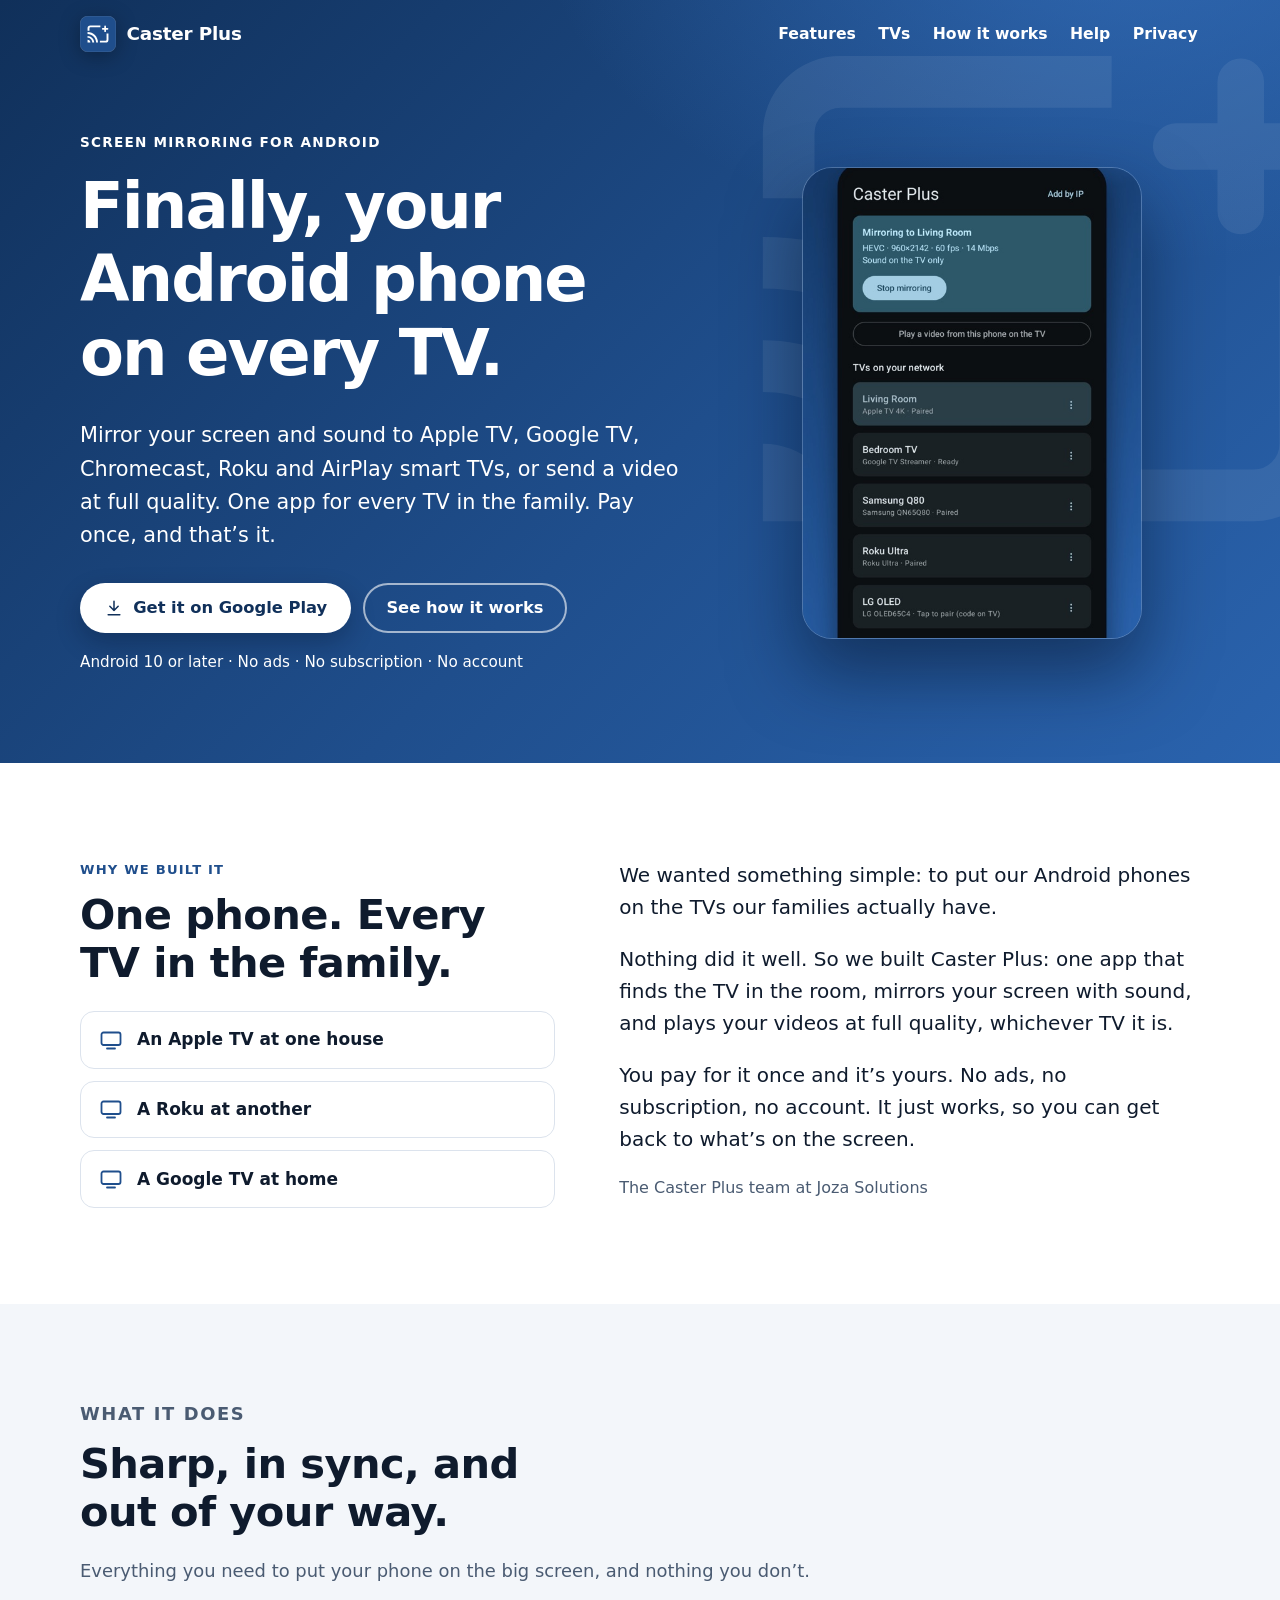
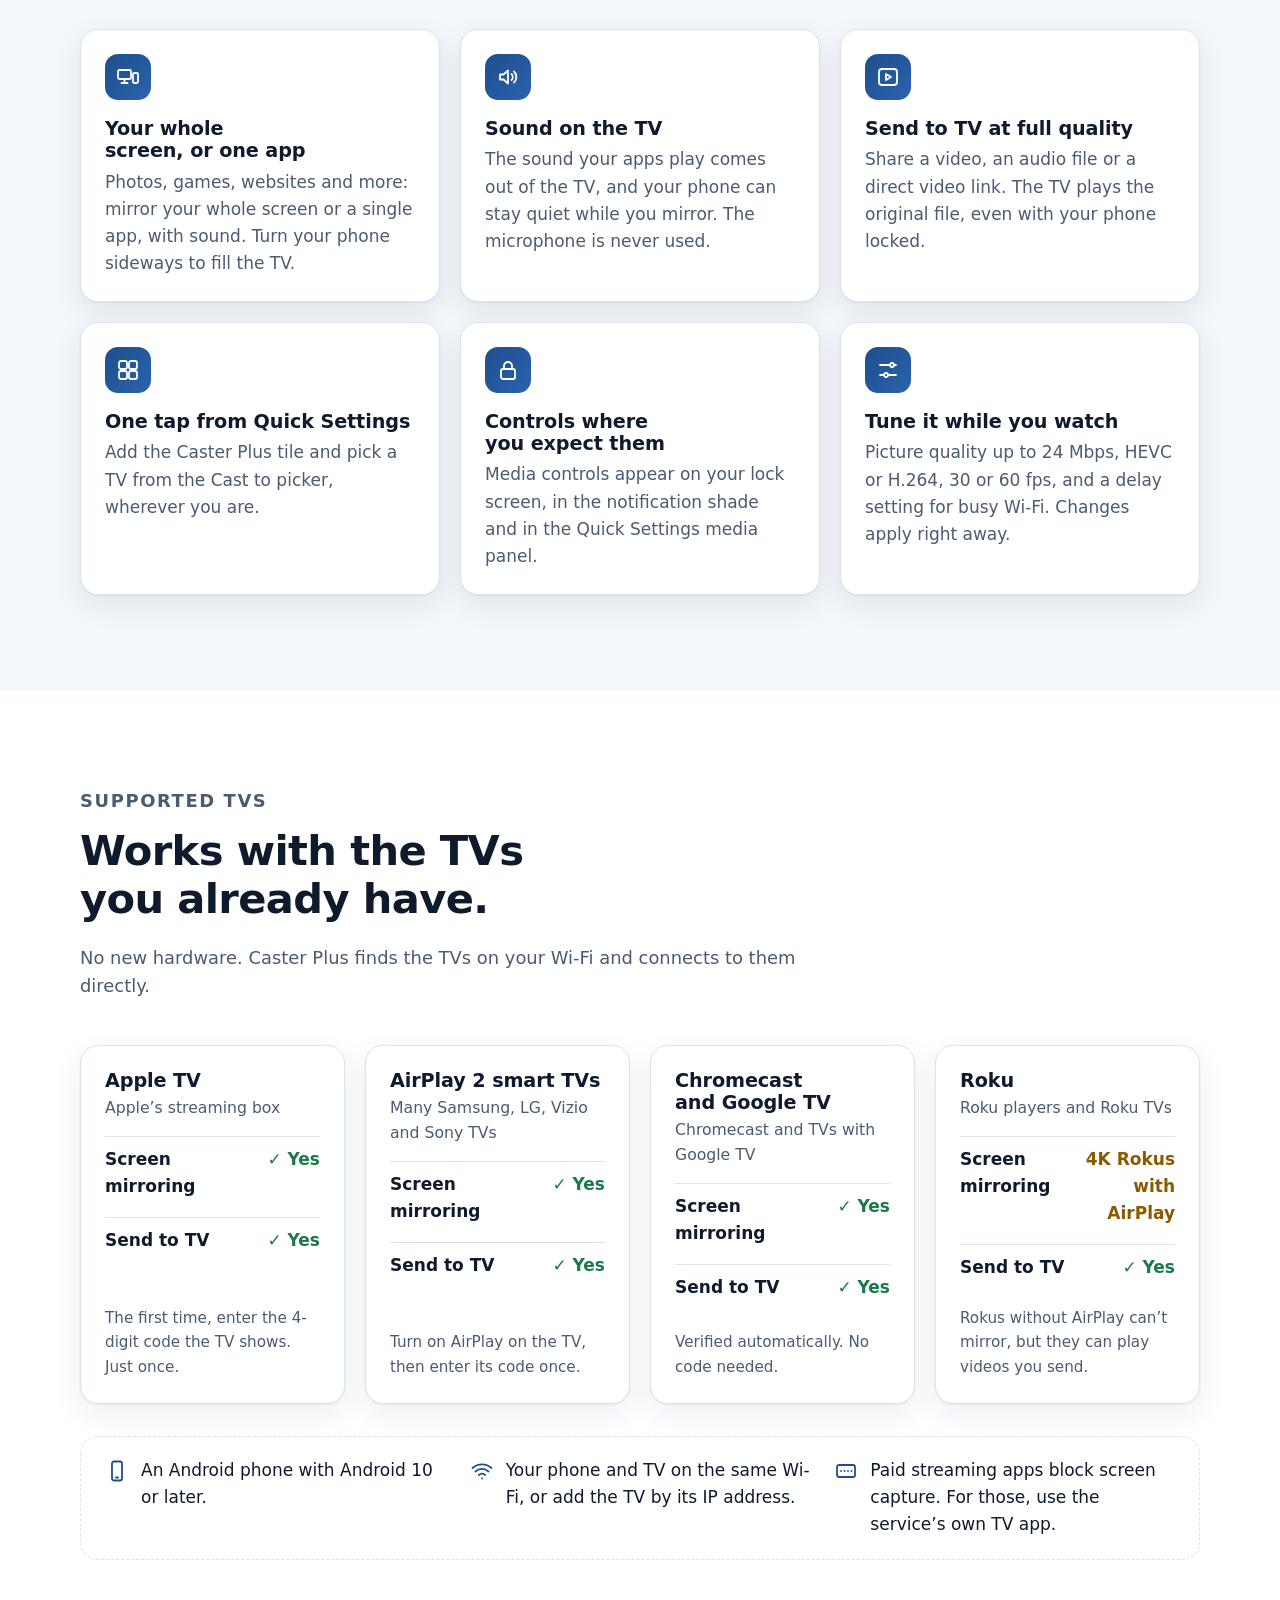
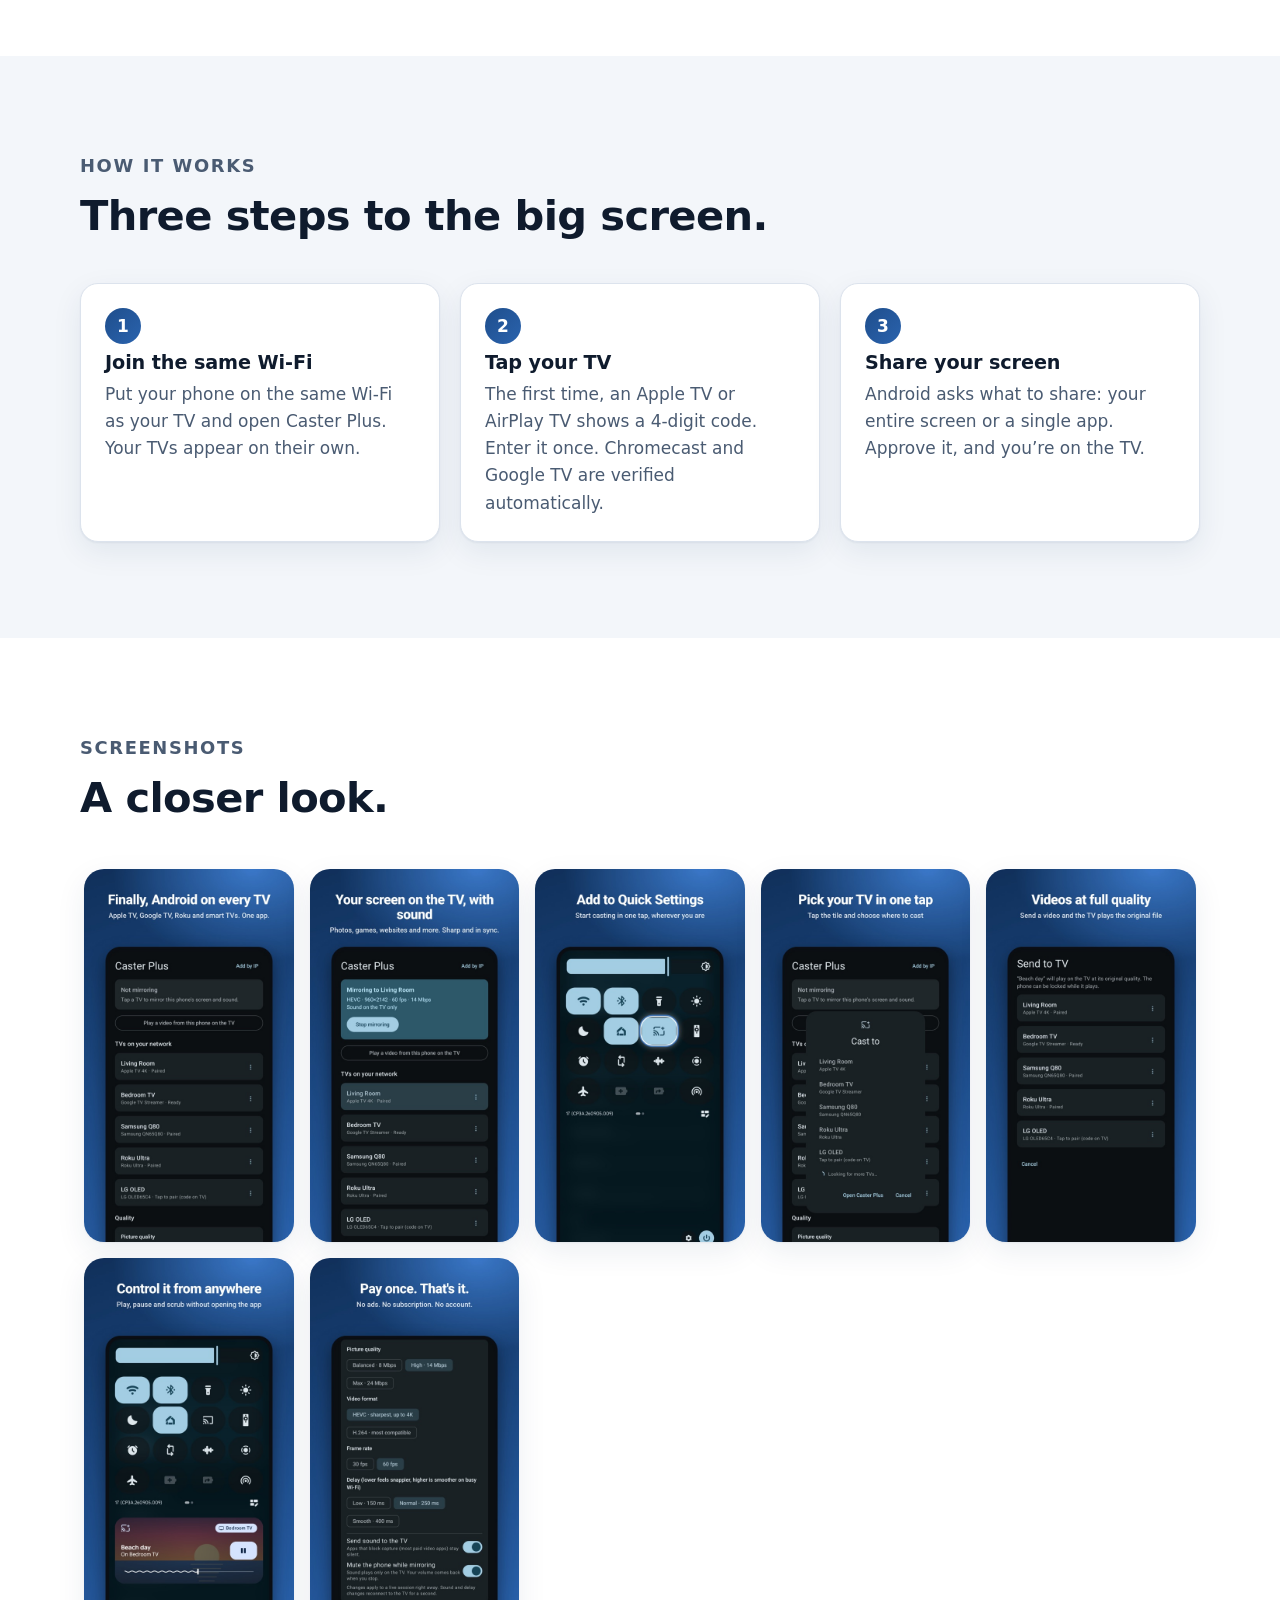
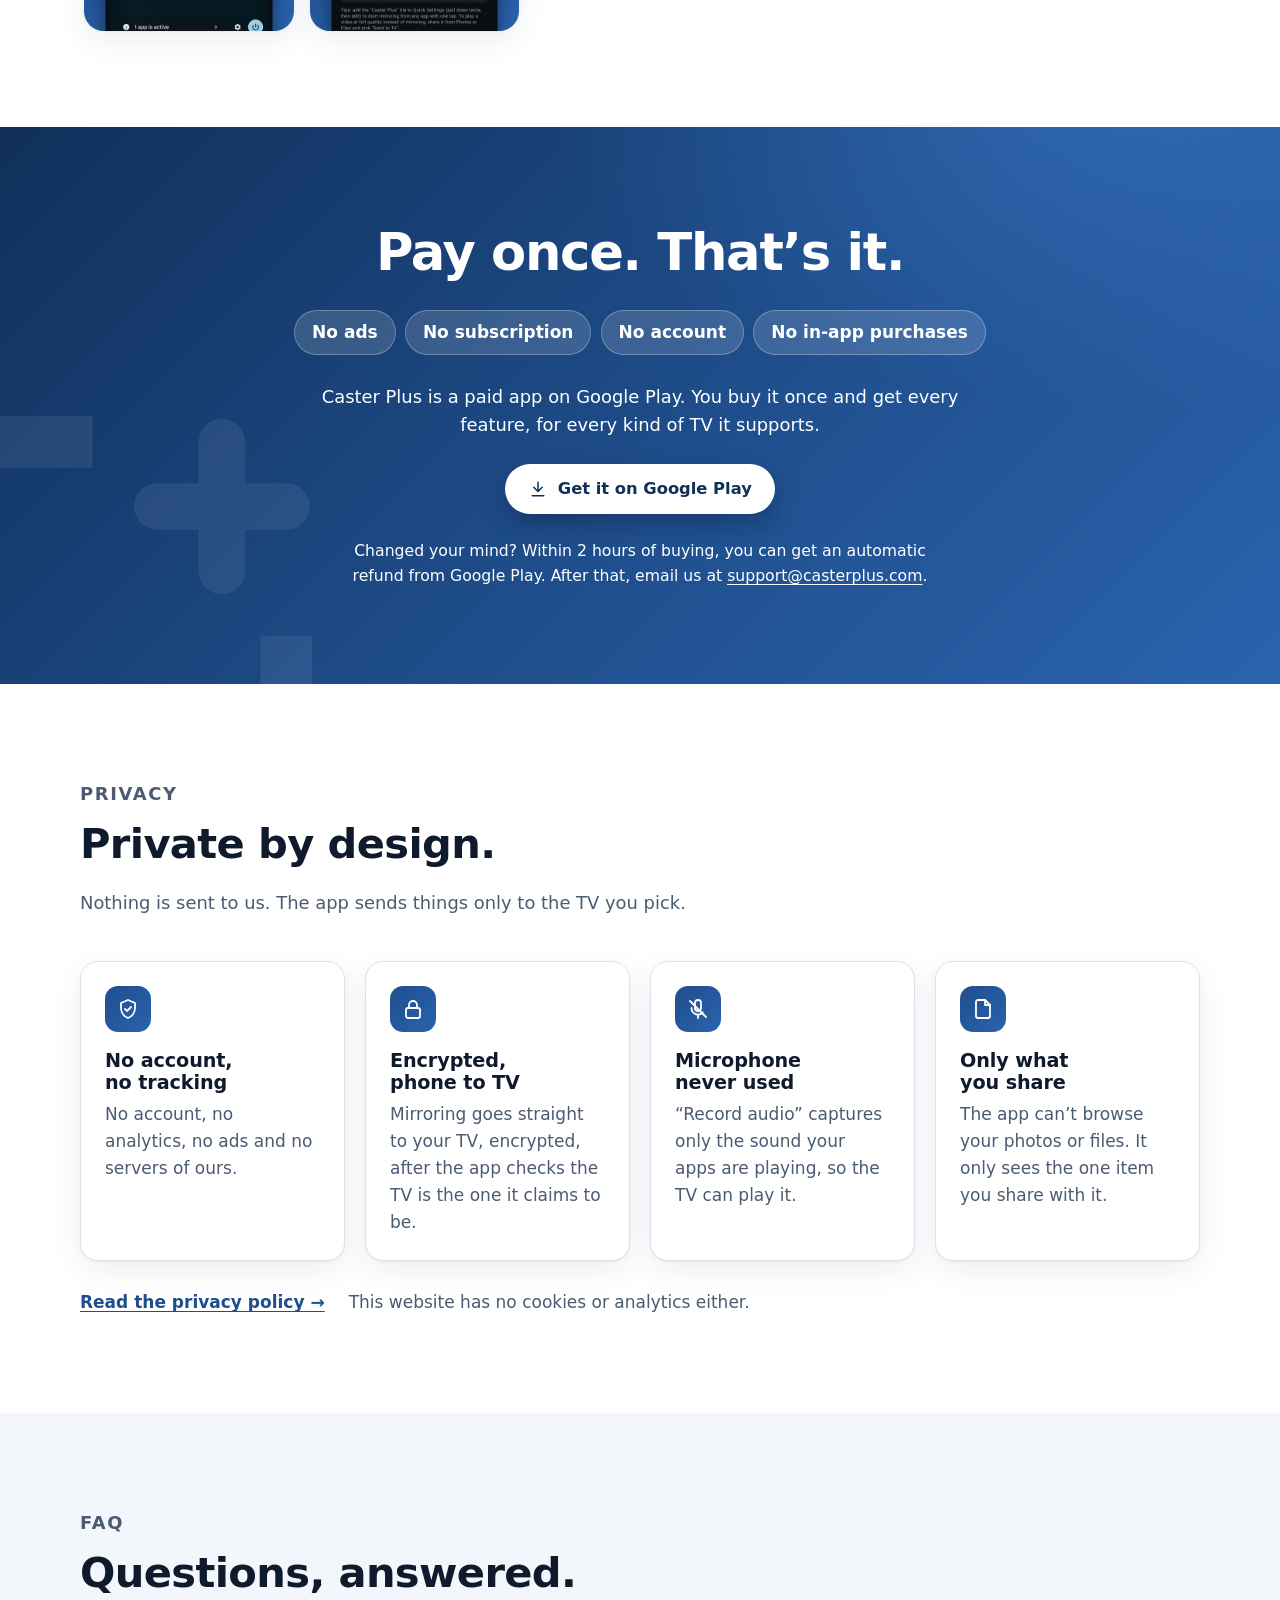
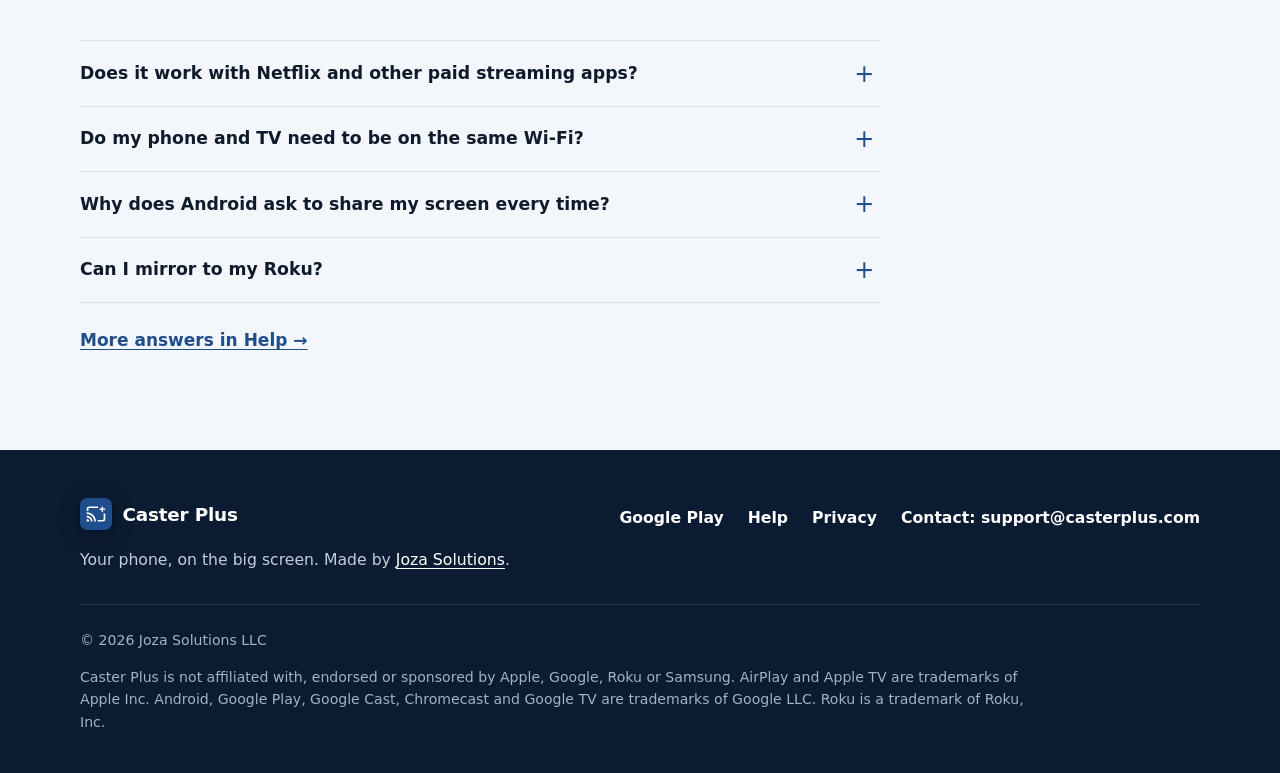
==== out/index.html @ f4cc3e8d "Caster Plus website" ====
<!doctype html>
<html lang="en">
<head>
  <meta charset="utf-8">
  <meta name="viewport" content="width=device-width, initial-scale=1">
  <title>Caster Plus: mirror your Android phone to any TV</title>
  <meta name="description" content="Caster Plus puts your Android phone on the TVs you actually have: Apple TV, Google TV, Chromecast, Roku and AirPlay smart TVs. Mirror your screen with sound, or send a video at full quality. Pay once: no ads, no subscription, no account.">
  <meta name="color-scheme" content="light dark">
  <meta name="theme-color" content="#10305A">
  <link rel="canonical" href="https://casterplus.com/">
  <meta property="og:type" content="website">
  <meta property="og:site_name" content="Caster Plus">
  <meta property="og:title" content="Caster Plus: finally, your Android phone on every TV">
  <meta property="og:description" content="Mirror your screen and sound to Apple TV, Google TV, Chromecast, Roku and AirPlay smart TVs, or send a video at full quality. Pay once: no ads, no subscription, no account.">
  <meta property="og:url" content="https://casterplus.com/">
  <meta property="og:image" content="https://casterplus.com/assets/img/og-image.jpg">
  <meta property="og:image:width" content="1024">
  <meta property="og:image:height" content="500">
  <meta property="og:image:alt" content="Caster Plus. Your phone, on the big screen.">
  <meta name="twitter:card" content="summary_large_image">
  <link rel="icon" href="assets/img/favicon-32.png" sizes="32x32" type="image/png">
  <link rel="icon" href="favicon.svg" type="image/svg+xml">
  <link rel="apple-touch-icon" href="assets/img/apple-touch-icon.png">
  <link rel="stylesheet" href="assets/css/site.css">
</head>
<body>
  <a class="skip-link" href="#main">Skip to content</a>

  <div class="band">
    <header class="site-header">
      <div class="wrap">
        <a class="logo" href="./" aria-current="page">
          <svg viewBox="18 18 72 72" aria-hidden="true" focusable="false"><rect x="18" y="18" width="72" height="72" rx="16" fill="#1F4E8C" stroke="#fff" stroke-opacity=".25"/><g transform="translate(31.2 31.2) scale(1.9)" fill="none" stroke="#fff" stroke-linejoin="round"><path d="M2,8.5V6A2,2 0,0 1,4,4H14.5" stroke-width="2"/><path d="M22,11.5V18A2,2 0,0 1,20,20H14" stroke-width="2"/><path d="M19.5,4V9M17,6.5H22" stroke-width="1.8" stroke-linecap="round"/><path fill="#fff" stroke="none" d="M1,18v3h3C4,19.34 2.66,18 1,18zM1,14v2c2.76,0 5,2.24 5,5h2C8,17.13 4.87,14 1,14zM1,10v2c4.97,0 9,4.03 9,9h2C12,14.92 7.07,10 1,10z"/></g></svg>
          <span>Caster Plus</span>
        </a>
        <nav class="site-nav" aria-label="Main">
          <ul>
            <li class="nav-section"><a href="#features">Features</a></li>
            <li class="nav-section"><a href="#tvs">TVs</a></li>
            <li class="nav-section"><a href="#how">How it works</a></li>
            <li><a href="help/">Help</a></li>
            <li><a href="privacy/">Privacy</a></li>
          </ul>
        </nav>
      </div>
    </header>

    <section class="hero" aria-labelledby="hero-title">
      <div class="wrap">
        <div>
          <p class="eyebrow">Screen mirroring for Android</p>
          <h1 id="hero-title">Finally, your Android phone on every TV.</h1>
          <p class="lede">Mirror your screen and sound to Apple TV, Google TV, Chromecast, Roku and AirPlay smart TVs, or send a video at full quality. One app for every TV in the family. Pay once, and that’s it.</p>
          <div class="cta-row">
            <a class="btn btn-play" href="https://play.google.com/store/apps/details?id=solutions.joza.casterplus">
              <svg class="i" viewBox="0 0 24 24" aria-hidden="true" focusable="false"><path d="M12 4v11M7 10l5 5 5-5M5 20h14"/></svg>
              Get it on Google Play
            </a>
            <a class="btn btn-ghost" href="#how">See how it works</a>
          </div>
          <p class="fineprint">Android 10 or later · No ads · No subscription · No account</p>
        </div>
        <figure class="hero-shot">
          <img src="assets/img/screens/screenshot-2-mirroring-540.jpg"
               srcset="assets/img/screens/screenshot-2-mirroring-540.jpg 540w, assets/img/screens/screenshot-2-mirroring-1080.jpg 1080w"
               sizes="340px" width="540" height="960" fetchpriority="high"
               alt="Caster Plus on a phone, mirroring to the Living Room Apple TV in HEVC at 60 frames per second with sound on the TV only, above a list of other TVs on the network.">
        </figure>
      </div>
    </section>
  </div>

  <main id="main">

    <section class="section" id="why" aria-labelledby="why-title">
      <div class="wrap story">
        <div>
          <p class="kicker">Why we built it</p>
          <h2 id="why-title">One phone. Every TV in the family.</h2>
          <ul class="houses" aria-label="The TVs we had to work with">
            <li><svg class="i" viewBox="0 0 24 24" aria-hidden="true" focusable="false"><rect x="2.5" y="4.5" width="19" height="12.5" rx="2"/><path d="M8 20.5h8"/></svg>An Apple TV at one house</li>
            <li><svg class="i" viewBox="0 0 24 24" aria-hidden="true" focusable="false"><rect x="2.5" y="4.5" width="19" height="12.5" rx="2"/><path d="M8 20.5h8"/></svg>A Roku at another</li>
            <li><svg class="i" viewBox="0 0 24 24" aria-hidden="true" focusable="false"><rect x="2.5" y="4.5" width="19" height="12.5" rx="2"/><path d="M8 20.5h8"/></svg>A Google TV at home</li>
          </ul>
        </div>
        <div class="story-text">
          <p>We wanted something simple: to put our Android phones on the TVs our families actually have.</p>
          <p>Nothing did it well. So we built Caster Plus: one app that finds the TV in the room, mirrors your screen with sound, and plays your videos at full quality, whichever TV it is.</p>
          <p>You pay for it once and it’s yours. No ads, no subscription, no account. It just works, so you can get back to what’s on the screen.</p>
          <p class="sign">The Caster Plus team at Joza Solutions</p>
        </div>
      </div>
    </section>

    <section class="section alt" id="features" aria-labelledby="features-title">
      <div class="wrap">
        <div class="section-head">
          <p class="kicker">What it does</p>
          <h2 id="features-title">Sharp, in sync, and out of your way.</h2>
          <p>Everything you need to put your phone on the big screen, and nothing you don’t.</p>
        </div>
        <ul class="grid plain" role="list">
          <li class="card">
            <div class="icon-badge"><svg class="i" viewBox="0 0 24 24" aria-hidden="true" focusable="false"><rect x="2" y="5" width="13" height="9" rx="1.5"/><path d="M5.5 18h6M8.5 14v4"/><rect x="17" y="8" width="5" height="10" rx="1.2"/></svg></div>
            <h3>Your whole screen, or one app</h3>
            <p>Photos, games, websites and more: mirror your whole screen or a single app, with sound. Turn your phone sideways to fill the TV.</p>
          </li>
          <li class="card">
            <div class="icon-badge"><svg class="i" viewBox="0 0 24 24" aria-hidden="true" focusable="false"><path d="M4 9.5h3.5L12 5.5v13l-4.5-4H4z"/><path d="M15.5 9a4 4 0 0 1 0 6M18 6.5a7.5 7.5 0 0 1 0 11"/></svg></div>
            <h3>Sound on the TV</h3>
            <p>The sound your apps play comes out of the TV, and your phone can stay quiet while you mirror. The microphone is never used.</p>
          </li>
          <li class="card">
            <div class="icon-badge"><svg class="i" viewBox="0 0 24 24" aria-hidden="true" focusable="false"><rect x="3" y="4" width="18" height="16" rx="3"/><path d="M10 9l5 3-5 3z"/></svg></div>
            <h3>Send to TV at full quality</h3>
            <p>Share a video, an audio file or a direct video link. The TV plays the original file, even with your phone locked.</p>
          </li>
          <li class="card">
            <div class="icon-badge"><svg class="i" viewBox="0 0 24 24" aria-hidden="true" focusable="false"><rect x="3" y="3" width="8" height="8" rx="2"/><rect x="13" y="3" width="8" height="8" rx="2"/><rect x="3" y="13" width="8" height="8" rx="2"/><rect x="13" y="13" width="8" height="8" rx="2"/></svg></div>
            <h3>One tap from Quick Settings</h3>
            <p>Add the Caster Plus tile and pick a TV from the Cast to picker, wherever you are.</p>
          </li>
          <li class="card">
            <div class="icon-badge"><svg class="i" viewBox="0 0 24 24" aria-hidden="true" focusable="false"><rect x="5" y="11" width="14" height="10" rx="2"/><path d="M8 11V8a4 4 0 0 1 8 0v3"/></svg></div>
            <h3>Controls where you expect them</h3>
            <p>Media controls appear on your lock screen, in the notification shade and in the Quick Settings media panel.</p>
          </li>
          <li class="card">
            <div class="icon-badge"><svg class="i" viewBox="0 0 24 24" aria-hidden="true" focusable="false"><path d="M4 7h10M18 7h2M4 17h4M12 17h8"/><circle cx="16" cy="7" r="2"/><circle cx="10" cy="17" r="2"/></svg></div>
            <h3>Tune it while you watch</h3>
            <p>Picture quality up to 24 Mbps, HEVC or H.264, 30 or 60 fps, and a delay setting for busy Wi-Fi. Changes apply right away.</p>
          </li>
        </ul>
      </div>
    </section>

    <section class="section" id="tvs" aria-labelledby="tvs-title">
      <div class="wrap">
        <div class="section-head">
          <p class="kicker">Supported TVs</p>
          <h2 id="tvs-title">Works with the TVs you already have.</h2>
          <p>No new hardware. Caster Plus finds the TVs on your Wi-Fi and connects to them directly.</p>
        </div>
        <ul class="grid plain tv-grid" role="list">
          <li class="card tv-card">
            <h3>Apple TV</h3>
            <p class="sub">Apple’s streaming box</p>
            <dl class="support">
              <div><dt>Screen mirroring</dt><dd class="yes">Yes</dd></div>
              <div><dt>Send to TV</dt><dd class="yes">Yes</dd></div>
            </dl>
            <p class="tv-note">The first time, enter the 4-digit code the TV shows. Just once.</p>
          </li>
          <li class="card tv-card">
            <h3>AirPlay 2 smart TVs</h3>
            <p class="sub">Many Samsung, LG, Vizio and Sony TVs</p>
            <dl class="support">
              <div><dt>Screen mirroring</dt><dd class="yes">Yes</dd></div>
              <div><dt>Send to TV</dt><dd class="yes">Yes</dd></div>
            </dl>
            <p class="tv-note">Turn on AirPlay on the TV, then enter its code once.</p>
          </li>
          <li class="card tv-card">
            <h3>Chromecast and Google TV</h3>
            <p class="sub">Chromecast and TVs with Google TV</p>
            <dl class="support">
              <div><dt>Screen mirroring</dt><dd class="yes">Yes</dd></div>
              <div><dt>Send to TV</dt><dd class="yes">Yes</dd></div>
            </dl>
            <p class="tv-note">Verified automatically. No code needed.</p>
          </li>
          <li class="card tv-card">
            <h3>Roku</h3>
            <p class="sub">Roku players and Roku TVs</p>
            <dl class="support">
              <div><dt>Screen mirroring</dt><dd class="partial">4K Rokus with AirPlay</dd></div>
              <div><dt>Send to TV</dt><dd class="yes">Yes</dd></div>
            </dl>
            <p class="tv-note">Rokus without AirPlay can’t mirror, but they can play videos you send.</p>
          </li>
        </ul>
        <ul class="reqs" aria-label="What you need">
          <li><svg class="i" viewBox="0 0 24 24" aria-hidden="true" focusable="false"><rect x="7" y="2.5" width="10" height="19" rx="2"/><path d="M11 18.5h2"/></svg><span>An Android phone with Android 10 or later.</span></li>
          <li><svg class="i" viewBox="0 0 24 24" aria-hidden="true" focusable="false"><path d="M2.5 9a14 14 0 0 1 19 0M5.5 12.5a9.5 9.5 0 0 1 13 0M8.8 16a5 5 0 0 1 6.4 0"/><path d="M12 19.5h.01"/></svg><span>Your phone and TV on the same Wi-Fi, or add the TV by its IP address.</span></li>
          <li><svg class="i" viewBox="0 0 24 24" aria-hidden="true" focusable="false"><rect x="3" y="6" width="18" height="12" rx="2"/><path d="M7 12h.01M10.5 12h.01M14 12h.01M17.5 12h.01"/></svg><span>Paid streaming apps block screen capture. For those, use the service’s own TV app.</span></li>
        </ul>
      </div>
    </section>

    <section class="section alt" id="how" aria-labelledby="how-title">
      <div class="wrap">
        <div class="section-head">
          <p class="kicker">How it works</p>
          <h2 id="how-title">Three steps to the big screen.</h2>
        </div>
        <ol class="steps">
          <li class="card">
            <h3>Join the same Wi-Fi</h3>
            <p>Put your phone on the same Wi-Fi as your TV and open Caster Plus. Your TVs appear on their own.</p>
          </li>
          <li class="card">
            <h3>Tap your TV</h3>
            <p>The first time, an Apple TV or AirPlay TV shows a 4-digit code. Enter it once. Chromecast and Google TV are verified automatically.</p>
          </li>
          <li class="card">
            <h3>Share your screen</h3>
            <p>Android asks what to share: your entire screen or a single app. Approve it, and you’re on the TV.</p>
          </li>
        </ol>
      </div>
    </section>

    <section class="section" id="screenshots" aria-labelledby="shots-title">
      <div class="wrap">
        <div class="section-head">
          <p class="kicker">Screenshots</p>
          <h2 id="shots-title">A closer look.</h2>
        </div>
        <ul class="gallery" tabindex="0" aria-label="Screenshots of Caster Plus">
          <li><img src="assets/img/screens/screenshot-1-devices-540.jpg" srcset="assets/img/screens/screenshot-1-devices-540.jpg 540w, assets/img/screens/screenshot-1-devices-1080.jpg 1080w" sizes="(min-width: 1100px) 205px, min(64vw, 250px)" width="540" height="960" loading="lazy" alt="“Finally, Android on every TV.” Caster Plus listing the TVs on the network: an Apple TV, a Google TV Streamer, a Samsung TV, a Roku and an LG TV."></li>
          <li><img src="assets/img/screens/screenshot-2-mirroring-540.jpg" srcset="assets/img/screens/screenshot-2-mirroring-540.jpg 540w, assets/img/screens/screenshot-2-mirroring-1080.jpg 1080w" sizes="(min-width: 1100px) 205px, min(64vw, 250px)" width="540" height="960" loading="lazy" alt="“Your screen on the TV, with sound.” Caster Plus mirroring to the Living Room Apple TV, with the sound on the TV only."></li>
          <li><img src="assets/img/screens/screenshot-3-quicksettings-540.jpg" srcset="assets/img/screens/screenshot-3-quicksettings-540.jpg 540w, assets/img/screens/screenshot-3-quicksettings-1080.jpg 1080w" sizes="(min-width: 1100px) 205px, min(64vw, 250px)" width="540" height="960" loading="lazy" alt="“Add to Quick Settings: start casting in one tap, wherever you are.” The Caster Plus tile in Quick Settings, in place of Android’s Cast tile, switched on."></li>
          <li><img src="assets/img/screens/screenshot-4-picker-540.jpg" srcset="assets/img/screens/screenshot-4-picker-540.jpg 540w, assets/img/screens/screenshot-4-picker-1080.jpg 1080w" sizes="(min-width: 1100px) 205px, min(64vw, 250px)" width="540" height="960" loading="lazy" alt="“Pick your TV in one tap.” The Cast to picker, opened from the Quick Settings tile, listing nearby TVs."></li>
          <li><img src="assets/img/screens/screenshot-5-send-540.jpg" srcset="assets/img/screens/screenshot-5-send-540.jpg 540w, assets/img/screens/screenshot-5-send-1080.jpg 1080w" sizes="(min-width: 1100px) 205px, min(64vw, 250px)" width="540" height="960" loading="lazy" alt="“Videos at full quality.” The Send to TV screen, ready to play a video on the chosen TV at its original quality while the phone is locked."></li>
          <li><img src="assets/img/screens/screenshot-6-mediaplayer-540.jpg" srcset="assets/img/screens/screenshot-6-mediaplayer-540.jpg 540w, assets/img/screens/screenshot-6-mediaplayer-1080.jpg 1080w" sizes="(min-width: 1100px) 205px, min(64vw, 250px)" width="540" height="960" loading="lazy" alt="“Control it from anywhere.” The Quick Settings media player showing a video playing on the Bedroom TV, with pause and a scrub bar."></li>
          <li><img src="assets/img/screens/screenshot-7-settings-540.jpg" srcset="assets/img/screens/screenshot-7-settings-540.jpg 540w, assets/img/screens/screenshot-7-settings-1080.jpg 1080w" sizes="(min-width: 1100px) 205px, min(64vw, 250px)" width="540" height="960" loading="lazy" alt="“Pay once. That’s it.” Settings for picture quality, video format, frame rate, delay and sound."></li>
        </ul>
        <p class="gallery-hint">Swipe or scroll sideways to see all seven.</p>
      </div>
    </section>

    <section class="band pay" id="pay" aria-labelledby="pay-title">
      <div class="wrap">
        <h2 id="pay-title">Pay once. That’s it.</h2>
        <ul class="pills">
          <li>No ads</li>
          <li>No subscription</li>
          <li>No account</li>
          <li>No in-app purchases</li>
        </ul>
        <p>Caster Plus is a paid app on Google Play. You buy it once and get every feature, for every kind of TV it supports.</p>
        <div class="cta-row">
          <a class="btn btn-play" href="https://play.google.com/store/apps/details?id=solutions.joza.casterplus">
            <svg class="i" viewBox="0 0 24 24" aria-hidden="true" focusable="false"><path d="M12 4v11M7 10l5 5 5-5M5 20h14"/></svg>
            Get it on Google Play
          </a>
        </div>
        <p class="refund">Changed your mind? Within 2 hours of buying, you can get an automatic refund from Google Play. After that, email us at <a href="mailto:support@casterplus.com">support@casterplus.com</a>.</p>
      </div>
    </section>

    <section class="section" id="privacy" aria-labelledby="privacy-title">
      <div class="wrap">
        <div class="section-head">
          <p class="kicker">Privacy</p>
          <h2 id="privacy-title">Private by design.</h2>
          <p>Nothing is sent to us. The app sends things only to the TV you pick.</p>
        </div>
        <ul class="grid plain privacy-grid" role="list">
          <li class="card">
            <div class="icon-badge"><svg class="i" viewBox="0 0 24 24" aria-hidden="true" focusable="false"><path d="M12 3l7 3v5c0 4.5-3 8.5-7 10-4-1.5-7-5.5-7-10V6z"/><path d="M9 12l2 2 4-4"/></svg></div>
            <h3>No account, no tracking</h3>
            <p>No account, no analytics, no ads and no servers of ours.</p>
          </li>
          <li class="card">
            <div class="icon-badge"><svg class="i" viewBox="0 0 24 24" aria-hidden="true" focusable="false"><rect x="5" y="11" width="14" height="10" rx="2"/><path d="M8 11V8a4 4 0 0 1 8 0v3"/></svg></div>
            <h3>Encrypted, phone to TV</h3>
            <p>Mirroring goes straight to your TV, encrypted, after the app checks the TV is the one it claims to be.</p>
          </li>
          <li class="card">
            <div class="icon-badge"><svg class="i" viewBox="0 0 24 24" aria-hidden="true" focusable="false"><rect x="9" y="3" width="6" height="11" rx="3"/><path d="M5.5 11a6.5 6.5 0 0 0 11.3 4.4M12 17.5V21M4 4l16 16"/></svg></div>
            <h3>Microphone never used</h3>
            <p>“Record audio” captures only the sound your apps are playing, so the TV can play it.</p>
          </li>
          <li class="card">
            <div class="icon-badge"><svg class="i" viewBox="0 0 24 24" aria-hidden="true" focusable="false"><path d="M14 3H7a2 2 0 0 0-2 2v14a2 2 0 0 0 2 2h10a2 2 0 0 0 2-2V8z"/><path d="M14 3v5h5"/></svg></div>
            <h3>Only what you share</h3>
            <p>The app can’t browse your photos or files. It only sees the one item you share with it.</p>
          </li>
        </ul>
        <div class="after-grid">
          <a class="arrow-link" href="privacy/">Read the privacy policy →</a>
          <p class="quiet">This website has no cookies or analytics either.</p>
        </div>
      </div>
    </section>

    <section class="section alt" id="faq" aria-labelledby="faq-title">
      <div class="wrap">
        <div class="section-head">
          <p class="kicker">FAQ</p>
          <h2 id="faq-title">Questions, answered.</h2>
        </div>
        <div class="faq">
          <details>
            <summary>Does it work with Netflix and other paid streaming apps?</summary>
            <div class="answer"><p>Paid streaming apps block screen capture, so their video stays black when you mirror. Caster Plus doesn’t get around that. Use the service’s own app on your TV instead.</p></div>
          </details>
          <details>
            <summary>Do my phone and TV need to be on the same Wi-Fi?</summary>
            <div class="answer"><p>Yes. That’s how Caster Plus finds your TV. If a TV doesn’t show up on its own, you can add it by its IP address with <strong>Add by IP</strong>.</p></div>
          </details>
          <details>
            <summary>Why does Android ask to share my screen every time?</summary>
            <div class="answer"><p>It’s an Android safeguard, and no app can pre-approve it. Each time, you choose between your entire screen and a single app.</p></div>
          </details>
          <details>
            <summary>Can I mirror to my Roku?</summary>
            <div class="answer"><p>If it’s a 4K Roku with AirPlay, yes. Send to TV works with Roku too, so you can play your videos on it at full quality.</p></div>
          </details>
        </div>
        <p><a class="arrow-link" href="help/">More answers in Help →</a></p>
      </div>
    </section>

  </main>

  <footer class="site-footer">
    <div class="wrap">
      <div class="footer-top">
        <div>
          <a class="logo" href="./">
            <svg viewBox="18 18 72 72" aria-hidden="true" focusable="false"><rect x="18" y="18" width="72" height="72" rx="16" fill="#1F4E8C"/><g transform="translate(31.2 31.2) scale(1.9)" fill="none" stroke="#fff" stroke-linejoin="round"><path d="M2,8.5V6A2,2 0,0 1,4,4H14.5" stroke-width="2"/><path d="M22,11.5V18A2,2 0,0 1,20,20H14" stroke-width="2"/><path d="M19.5,4V9M17,6.5H22" stroke-width="1.8" stroke-linecap="round"/><path fill="#fff" stroke="none" d="M1,18v3h3C4,19.34 2.66,18 1,18zM1,14v2c2.76,0 5,2.24 5,5h2C8,17.13 4.87,14 1,14zM1,10v2c4.97,0 9,4.03 9,9h2C12,14.92 7.07,10 1,10z"/></g></svg>
            <span>Caster Plus</span>
          </a>
          <p class="tagline">Your phone, on the big screen. Made by <a href="https://joza.solutions">Joza Solutions</a>.</p>
        </div>
        <nav class="footer-nav" aria-label="Footer">
          <ul>
            <li><a href="https://play.google.com/store/apps/details?id=solutions.joza.casterplus">Google Play</a></li>
            <li><a href="help/">Help</a></li>
            <li><a href="privacy/">Privacy</a></li>
            <li><a href="mailto:support@casterplus.com">Contact: support@casterplus.com</a></li>
          </ul>
        </nav>
      </div>
      <div class="footer-legal">
        <p>© 2026 Joza Solutions LLC</p>
        <p>Caster Plus is not affiliated with, endorsed or sponsored by Apple, Google, Roku or Samsung. AirPlay and Apple TV are trademarks of Apple Inc. Android, Google Play, Google Cast, Chromecast and Google TV are trademarks of Google LLC. Roku is a trademark of Roku, Inc.</p>
      </div>
    </div>
  </footer>
</body>
</html>
---- out/assets/css/site.css ----
/* Caster Plus website.
   No external requests of any kind: system fonts, inline SVG icons, local images. */

:root {
  --brand-900: #10305A;
  --brand: #1F4E8C;
  --brand-600: #2A63AE;
  --brand-400: #3A78C9;

  --bg: #FFFFFF;
  --bg-alt: #F3F6FA;
  --surface: #FFFFFF;
  --text: #0F1B2D;
  --muted: #4A5B72;
  --line: #DCE3ED;
  --link: #1F4E8C;
  --link-hover: #10305A;
  --focus: #1F4E8C;
  --yes: #1C7A4A;
  --partial: #8A5A00;
  --shadow: 0 1px 2px rgba(16, 48, 90, .06), 0 10px 30px rgba(16, 48, 90, .08);

  --footer-bg: #0B1B31;
  --footer-text: #C3CEDC;
  --footer-small: #A3B2C6;

  --radius: 18px;
  --font: system-ui, -apple-system, "Segoe UI", Roboto, "Helvetica Neue", Arial, "Noto Sans", sans-serif;

  --band: radial-gradient(900px 520px at 88% -10%, rgba(58, 120, 201, .6) 0%, rgba(58, 120, 201, 0) 65%),
          linear-gradient(135deg, #10305A 0%, #1F4E8C 55%, #2A63AE 100%);

  color-scheme: light dark;
}

@media (prefers-color-scheme: dark) {
  :root {
    --bg: #0A1320;
    --bg-alt: #0E1929;
    --surface: #132238;
    --text: #E7EDF5;
    --muted: #A9B6C8;
    --line: #243552;
    --link: #93BDF3;
    --link-hover: #BCD6F8;
    --focus: #93BDF3;
    --yes: #6FD3A0;
    --partial: #F2C46B;
    --shadow: 0 1px 2px rgba(0, 0, 0, .35), 0 10px 30px rgba(0, 0, 0, .3);
    --footer-bg: #07101D;
  }
}

/* ---------- Base ---------- */

*, *::before, *::after { box-sizing: border-box; }

html { -webkit-text-size-adjust: 100%; text-size-adjust: 100%; }

@media (prefers-reduced-motion: no-preference) {
  html { scroll-behavior: smooth; }
}

body {
  margin: 0;
  background: var(--bg);
  color: var(--text);
  font: 400 1.0625rem/1.6 var(--font);
  -webkit-font-smoothing: antialiased;
  overflow-wrap: break-word;
}

img { max-width: 100%; height: auto; display: block; }

h1, h2, h3 {
  line-height: 1.15;
  letter-spacing: -0.015em;
  margin: 0 0 .5em;
  text-wrap: balance;
}
h1 { font-weight: 800; }
h2 { font-size: clamp(1.75rem, 1.25rem + 2.1vw, 2.6rem); font-weight: 780; }
h3 { font-size: 1.2rem; font-weight: 700; letter-spacing: -0.005em; }

p { margin: 0 0 1em; }
p:last-child { margin-bottom: 0; }

a { color: var(--link); text-decoration-thickness: 1px; text-underline-offset: .18em; }
a:hover { color: var(--link-hover); text-decoration-thickness: 2px; }

:focus-visible { outline: 3px solid var(--focus); outline-offset: 3px; border-radius: 6px; }
.band :focus-visible, .site-footer :focus-visible { outline-color: #fff; }

[id] { scroll-margin-top: 1.25rem; }

.wrap { width: min(1120px, 100% - 32px); margin-inline: auto; }
@media (min-width: 640px) { .wrap { width: min(1120px, 100% - 48px); } }

.visually-hidden {
  position: absolute !important; width: 1px; height: 1px; padding: 0; margin: -1px;
  overflow: hidden; clip: rect(0 0 0 0); white-space: nowrap; border: 0;
}

.skip-link {
  position: absolute; left: 16px; top: -200px; z-index: 20;
  background: #fff; color: var(--brand-900); font-weight: 700;
  padding: .7rem 1rem; border-radius: 10px; text-decoration: none;
}
.skip-link:focus { top: 12px; }

/* Line icons: 24-unit grid, drawn with currentColor. */
.i {
  width: 24px; height: 24px; flex: none;
  fill: none; stroke: currentColor; stroke-width: 1.8; stroke-linecap: round; stroke-linejoin: round;
}

/* ---------- Brand band (header + hero / page intro) ---------- */

.band {
  position: relative;
  overflow: hidden;
  background: var(--band);
  color: #fff;
}
.band::before {
  /* The launcher glyph as a faint watermark, as on the store's feature graphic. */
  content: "";
  position: absolute;
  right: -6%;
  top: 56px;
  width: min(70vw, 620px);
  aspect-ratio: 24 / 19;
  background: url("../img/glyph.svg") no-repeat center / contain;
  opacity: .07;
  pointer-events: none;
}
.band > * { position: relative; }
.band a { color: #fff; }

.site-header .wrap {
  display: flex; align-items: center; justify-content: space-between; gap: 1rem;
  min-height: 68px;
}

.logo {
  display: inline-flex; align-items: center; gap: .65rem;
  color: #fff; text-decoration: none;
  font-weight: 750; font-size: 1.15rem; letter-spacing: -0.01em;
  white-space: nowrap;
}
.logo:hover { color: #fff; }
.logo svg { width: 36px; height: 36px; filter: drop-shadow(0 4px 10px rgba(0, 0, 0, .3)); }

.site-nav ul { display: flex; align-items: center; gap: .25rem 1.1rem; margin: 0; padding: 0; list-style: none; }
.site-nav a {
  display: inline-block; padding: .55rem .15rem;
  color: #fff; text-decoration: none; font-weight: 600; font-size: .98rem;
}
.site-nav a:hover { text-decoration: underline; text-underline-offset: .35em; }
.site-nav a[aria-current="page"] { text-decoration: underline; text-decoration-thickness: 2px; text-underline-offset: .35em; }
.site-nav .nav-section { display: none; }
@media (min-width: 860px) { .site-nav .nav-section { display: list-item; } }

/* Home hero */
.hero { padding: clamp(2rem, 5vw, 4rem) 0 clamp(3.5rem, 7vw, 5.5rem); }
.hero .wrap { display: grid; gap: 3rem; align-items: center; }
@media (min-width: 900px) { .hero .wrap { grid-template-columns: 1.15fr .85fr; } }

.eyebrow {
  margin: 0 0 1rem;
  font-size: .85rem; font-weight: 700; letter-spacing: .09em; text-transform: uppercase;
}
.hero h1 { font-size: clamp(2.3rem, 1.5rem + 4vw, 4rem); letter-spacing: -0.03em; margin-bottom: .45em; }
.lede { font-size: clamp(1.1rem, 1rem + .45vw, 1.3rem); max-width: 34em; }
.hero .fineprint { margin-top: 1.1rem; font-size: .95rem; }

.cta-row { display: flex; flex-wrap: wrap; gap: .75rem; margin-top: 1.9rem; }

.btn {
  display: inline-flex; align-items: center; justify-content: center; gap: .6rem;
  min-height: 50px; padding: .75rem 1.35rem;
  border: 2px solid transparent; border-radius: 999px;
  font-weight: 700; font-size: 1.02rem; line-height: 1.2; text-decoration: none;
}
.band .btn-play, .btn-play { background: #fff; color: var(--brand-900); box-shadow: 0 10px 24px rgba(4, 16, 36, .28); }
.band .btn-play:hover, .btn-play:hover { background: #EAF1FB; color: var(--brand-900); }
.btn-ghost { color: #fff; border-color: rgba(255, 255, 255, .6); }
.btn-ghost:hover { background: rgba(255, 255, 255, .12); }
.btn .i { width: 20px; height: 20px; }

.hero-shot {
  justify-self: center;
  width: min(100%, 340px);
  aspect-ratio: 1080 / 1500;
  margin: 0;
  border-radius: 30px;
  overflow: hidden;
  border: 1px solid rgba(255, 255, 255, .2);
  box-shadow: 0 34px 70px rgba(4, 16, 36, .5);
}
.hero-shot img { width: 100%; height: 100%; object-fit: cover; object-position: 50% 100%; }

/* Page intro band for Help / Privacy */
.page-intro { padding: clamp(1.75rem, 4vw, 3rem) 0 clamp(2.5rem, 5vw, 3.75rem); }
.page-intro h1 { font-size: clamp(2.1rem, 1.5rem + 3vw, 3.2rem); letter-spacing: -0.025em; margin-bottom: .35em; }
.page-intro p { font-size: 1.12rem; max-width: 40em; }
.page-intro .eyebrow { margin-bottom: .6rem; }

/* ---------- Sections ---------- */

.section { padding: clamp(3.5rem, 8vw, 6rem) 0; }
.section.alt { background: var(--bg-alt); }

.section-head { max-width: 46rem; margin-bottom: clamp(1.75rem, 4vw, 2.75rem); }
.section-head p { color: var(--muted); font-size: 1.12rem; }
.kicker {
  margin: 0 0 .7rem; color: var(--link);
  font-size: .82rem; font-weight: 750; letter-spacing: .09em; text-transform: uppercase;
}

.grid { display: grid; gap: 1rem; grid-template-columns: repeat(auto-fit, minmax(min(100%, 290px), 1fr)); }
@media (min-width: 640px) { .grid { gap: 1.25rem; } }

.card {
  background: var(--surface);
  border: 1px solid var(--line);
  border-radius: var(--radius);
  padding: 1.5rem;
  box-shadow: var(--shadow);
}
.card h3 { margin-bottom: .4rem; }
.card p { color: var(--muted); }

.icon-badge {
  display: grid; place-items: center;
  width: 46px; height: 46px; margin-bottom: 1.1rem;
  border-radius: 13px;
  background: linear-gradient(135deg, var(--brand) 0%, var(--brand-600) 100%);
  color: #fff;
}

/* Why we built it */
.story { display: grid; gap: 2rem; }
@media (min-width: 900px) { .story { grid-template-columns: .9fr 1.1fr; gap: 4rem; align-items: start; } }
.story-text { font-size: clamp(1.1rem, 1rem + .4vw, 1.25rem); }
.story-text .sign { color: var(--muted); font-size: 1rem; }
.houses { display: grid; gap: .75rem; margin: 1.5rem 0 0; padding: 0; list-style: none; }
.houses li {
  display: flex; align-items: center; gap: .9rem;
  padding: .9rem 1.1rem;
  background: var(--surface); border: 1px solid var(--line); border-radius: 14px;
  font-weight: 600;
}
.houses .i { color: var(--link); }

/* Supported TVs */
.tv-card h3 { margin-bottom: .2rem; }
.tv-card .sub { color: var(--muted); margin-bottom: 1rem; font-size: .98rem; }
.support { margin: 0 0 1rem; display: grid; gap: .5rem; }
.support div {
  display: flex; justify-content: space-between; align-items: baseline; gap: 1rem;
  padding: .55rem 0; border-top: 1px solid var(--line);
}
.support dt { font-weight: 600; }
.support dd { margin: 0; text-align: right; font-weight: 700; }
.yes { color: var(--yes); }
.yes::before { content: "\2713\00a0"; content: "\2713\00a0" / ""; }
.partial { color: var(--partial); }
.tv-card { display: flex; flex-direction: column; }
.tv-card .support { flex: 1; align-content: start; }
.tv-note { margin: 0; color: var(--muted); font-size: .95rem; }
.tv-grid { grid-template-columns: 1fr; }
@media (min-width: 640px) { .tv-grid { grid-template-columns: repeat(2, 1fr); } }
@media (min-width: 1100px) { .tv-grid { grid-template-columns: repeat(4, 1fr); } }

.reqs {
  display: grid; gap: .75rem 1.5rem; margin: 2rem 0 0; padding: 1.25rem 1.5rem; list-style: none;
  grid-template-columns: repeat(auto-fit, minmax(min(100%, 250px), 1fr));
  border: 1px dashed var(--line); border-radius: var(--radius);
}
.reqs li { display: flex; gap: .75rem; align-items: flex-start; }
.reqs .i { color: var(--link); margin-top: .1rem; }

/* How it works */
.steps { display: grid; gap: 1.25rem; margin: 0; padding: 0; list-style: none; counter-reset: step; }
@media (min-width: 820px) { .steps { grid-template-columns: repeat(3, 1fr); } }
.steps li { counter-increment: step; position: relative; padding-top: 4.25rem; }
.steps li::before {
  content: counter(step);
  position: absolute; left: 1.5rem; top: 1.5rem;
  display: grid; place-items: center;
  width: 2.25rem; height: 2.25rem; border-radius: 50%;
  background: linear-gradient(135deg, var(--brand) 0%, var(--brand-600) 100%);
  color: #fff; font-weight: 800;
}

/* Screenshots */
.gallery {
  display: grid; grid-auto-flow: column; grid-auto-columns: min(64vw, 250px); gap: 1rem;
  margin: 0; padding: .25rem .25rem 1.25rem; list-style: none;
  overflow-x: auto; scroll-snap-type: x mandatory; overscroll-behavior-x: contain;
}
.gallery li { scroll-snap-align: start; }
.gallery img { width: 100%; border-radius: 20px; box-shadow: var(--shadow); background: var(--brand); }
@media (min-width: 1100px) {
  .gallery { grid-auto-flow: row; grid-template-columns: repeat(5, 1fr); overflow: visible; padding-bottom: 0; }
}
.gallery-hint { color: var(--muted); font-size: .95rem; margin-top: .25rem; }
@media (min-width: 1100px) { .gallery-hint { display: none; } }

/* Pay once */
.pay { text-align: center; padding: clamp(3.5rem, 8vw, 6rem) 0; }
.pay::before { left: -22%; right: auto; top: auto; bottom: -40%; }
.pay h2 { font-size: clamp(2rem, 1.4rem + 3vw, 3.2rem); letter-spacing: -0.025em; }
.pay p { max-width: 38em; margin-inline: auto; font-size: 1.12rem; }
.pills { display: flex; flex-wrap: wrap; justify-content: center; gap: .6rem; margin: 1.75rem 0; padding: 0; list-style: none; }
.pills li {
  padding: .5rem 1.05rem; border-radius: 999px;
  background: rgba(255, 255, 255, .14); border: 1px solid rgba(255, 255, 255, .28);
  font-weight: 700;
}
.pay .cta-row { justify-content: center; margin-top: 1.5rem; }
.pay .refund { margin-top: 1.5rem; font-size: .98rem; }

/* Privacy highlights */
.privacy-grid { grid-template-columns: repeat(auto-fit, minmax(min(100%, 240px), 1fr)); }
.after-grid { margin-top: 1.75rem; display: flex; flex-wrap: wrap; gap: .5rem 1.5rem; align-items: baseline; }
.after-grid .quiet { color: var(--muted); margin: 0; }
.arrow-link { font-weight: 700; }

/* FAQ */
.faq { max-width: 50rem; border-top: 1px solid var(--line); }
.faq details { border-bottom: 1px solid var(--line); }
.faq summary {
  position: relative; cursor: pointer; list-style: none;
  padding: 1.15rem 2.75rem 1.15rem 0;
  font-weight: 700; font-size: 1.08rem;
}
.faq summary::-webkit-details-marker { display: none; }
.faq summary::after {
  content: "+"; content: "+" / "";
  position: absolute; right: .35rem; top: 50%; transform: translateY(-50%);
  font-size: 1.5rem; font-weight: 400; line-height: 1; color: var(--link);
}
.faq details[open] summary::after { content: "\2212"; content: "\2212" / ""; }
.faq .answer { padding: 0 0 1.25rem; }
.faq .answer p { color: var(--muted); }
.faq + p { margin-top: 1.5rem; }

/* ---------- Documents (Help, Privacy) ---------- */

.doc { padding: clamp(2.5rem, 6vw, 4.5rem) 0 clamp(3.5rem, 8vw, 6rem); }

.prose { max-width: 46rem; }
.prose h2 { font-size: clamp(1.5rem, 1.25rem + 1.1vw, 1.95rem); margin-top: 2.75rem; }
.prose h2:first-child { margin-top: 0; }
.prose h3 { margin-top: 2rem; }
.prose ul, .prose ol { padding-left: 1.4rem; margin: 0 0 1.1em; }
.prose li { margin-bottom: .45em; }
.prose li::marker { color: var(--muted); }
.prose .effective { color: var(--muted); font-style: italic; }
.prose .ui { font-weight: 650; }

.note {
  margin: 1.25rem 0;
  padding: 1rem 1.25rem;
  background: var(--bg-alt);
  border-left: 4px solid var(--brand-400);
  border-radius: 0 12px 12px 0;
}

/* Tables: a normal table on wide screens, one card per row on phones. */
.data { width: 100%; border-collapse: collapse; margin: 1.5rem 0 2rem; font-size: .98rem; }
.data th, .data td { text-align: left; vertical-align: top; padding: .8rem .9rem; border-bottom: 1px solid var(--line); }
.data thead th { background: var(--bg-alt); font-size: .9rem; font-weight: 750; border-bottom-width: 2px; }
.data tbody th { font-weight: 650; }

@media (max-width: 719px) {
  .data thead { position: absolute; width: 1px; height: 1px; overflow: hidden; clip: rect(0 0 0 0); }
  .data, .data tbody, .data tr, .data th, .data td { display: block; }
  .data tr {
    margin-bottom: 1rem; padding: .5rem 1.1rem;
    background: var(--surface); border: 1px solid var(--line); border-radius: 14px;
  }
  .data tbody th, .data td { border: 0; padding: .45rem 0; }
  .data tbody th { font-size: 1.02rem; padding-top: .7rem; }
  .data td::before {
    content: attr(data-label); content: attr(data-label) / "";
    display: block; margin-bottom: .1rem;
    color: var(--muted); font-size: .78rem; font-weight: 750; letter-spacing: .06em; text-transform: uppercase;
  }
}

/* Help: contents list beside the article on wide screens */
.doc-layout { display: grid; gap: 2.5rem; }
@media (min-width: 980px) {
  .doc-layout { grid-template-columns: 220px minmax(0, 1fr); gap: 4rem; }
  .toc { position: sticky; top: 1.5rem; align-self: start; }
}
.toc {
  padding: 1.25rem 1.4rem;
  background: var(--bg-alt); border: 1px solid var(--line); border-radius: var(--radius);
}
.toc h2 { font-size: .82rem; letter-spacing: .09em; text-transform: uppercase; margin: 0 0 .6rem; color: var(--muted); }
.toc ol { margin: 0; padding: 0; list-style: none; display: grid; gap: .1rem .75rem; }
@media (max-width: 979px) { .toc ol { grid-template-columns: repeat(auto-fit, minmax(min(100%, 150px), 1fr)); } }
.toc a { display: block; padding: .3rem 0; text-decoration: none; font-weight: 600; }
.toc a:hover { text-decoration: underline; }

.help-section { padding-top: .5rem; }
.help-section + .help-section { margin-top: 3rem; padding-top: 2.5rem; border-top: 1px solid var(--line); }
.help-section > h2 { margin-top: 0; }

/* ---------- Footer ---------- */

.site-footer { background: var(--footer-bg); color: var(--footer-text); padding: 3rem 0 2.5rem; font-size: .98rem; }
.site-footer a { color: #fff; }
.footer-top { display: flex; flex-wrap: wrap; justify-content: space-between; gap: 1.5rem 2rem; align-items: flex-start; }
.footer-top .logo svg { width: 32px; height: 32px; }
.footer-top .tagline { margin: .6rem 0 0; }
.footer-nav ul { display: flex; flex-wrap: wrap; gap: .25rem 1.5rem; margin: 0; padding: 0; list-style: none; }
.footer-nav a { display: inline-block; padding: .4rem 0; font-weight: 600; text-decoration: none; }
.footer-nav a:hover { text-decoration: underline; }
.footer-legal { margin-top: 2rem; padding-top: 1.5rem; border-top: 1px solid rgba(255, 255, 255, .12); color: var(--footer-small); font-size: .88rem; }
.footer-legal p { max-width: 60rem; }

/* ---------- 404 ---------- */

.not-found { padding: clamp(3rem, 10vw, 7rem) 0; }
.not-found h1 { font-size: clamp(2.2rem, 1.5rem + 3.5vw, 3.6rem); letter-spacing: -0.03em; }
.not-found .code { font-size: .9rem; font-weight: 750; letter-spacing: .1em; text-transform: uppercase; margin-bottom: .75rem; }

@media print {
  .band, .site-footer { background: none !important; color: #000 !important; }
  .band::before, .skip-link, .site-nav, .cta-row { display: none !important; }
  .band a, .site-footer a { color: #000 !important; }
}

.plain { list-style: none; margin: 0; padding: 0; }
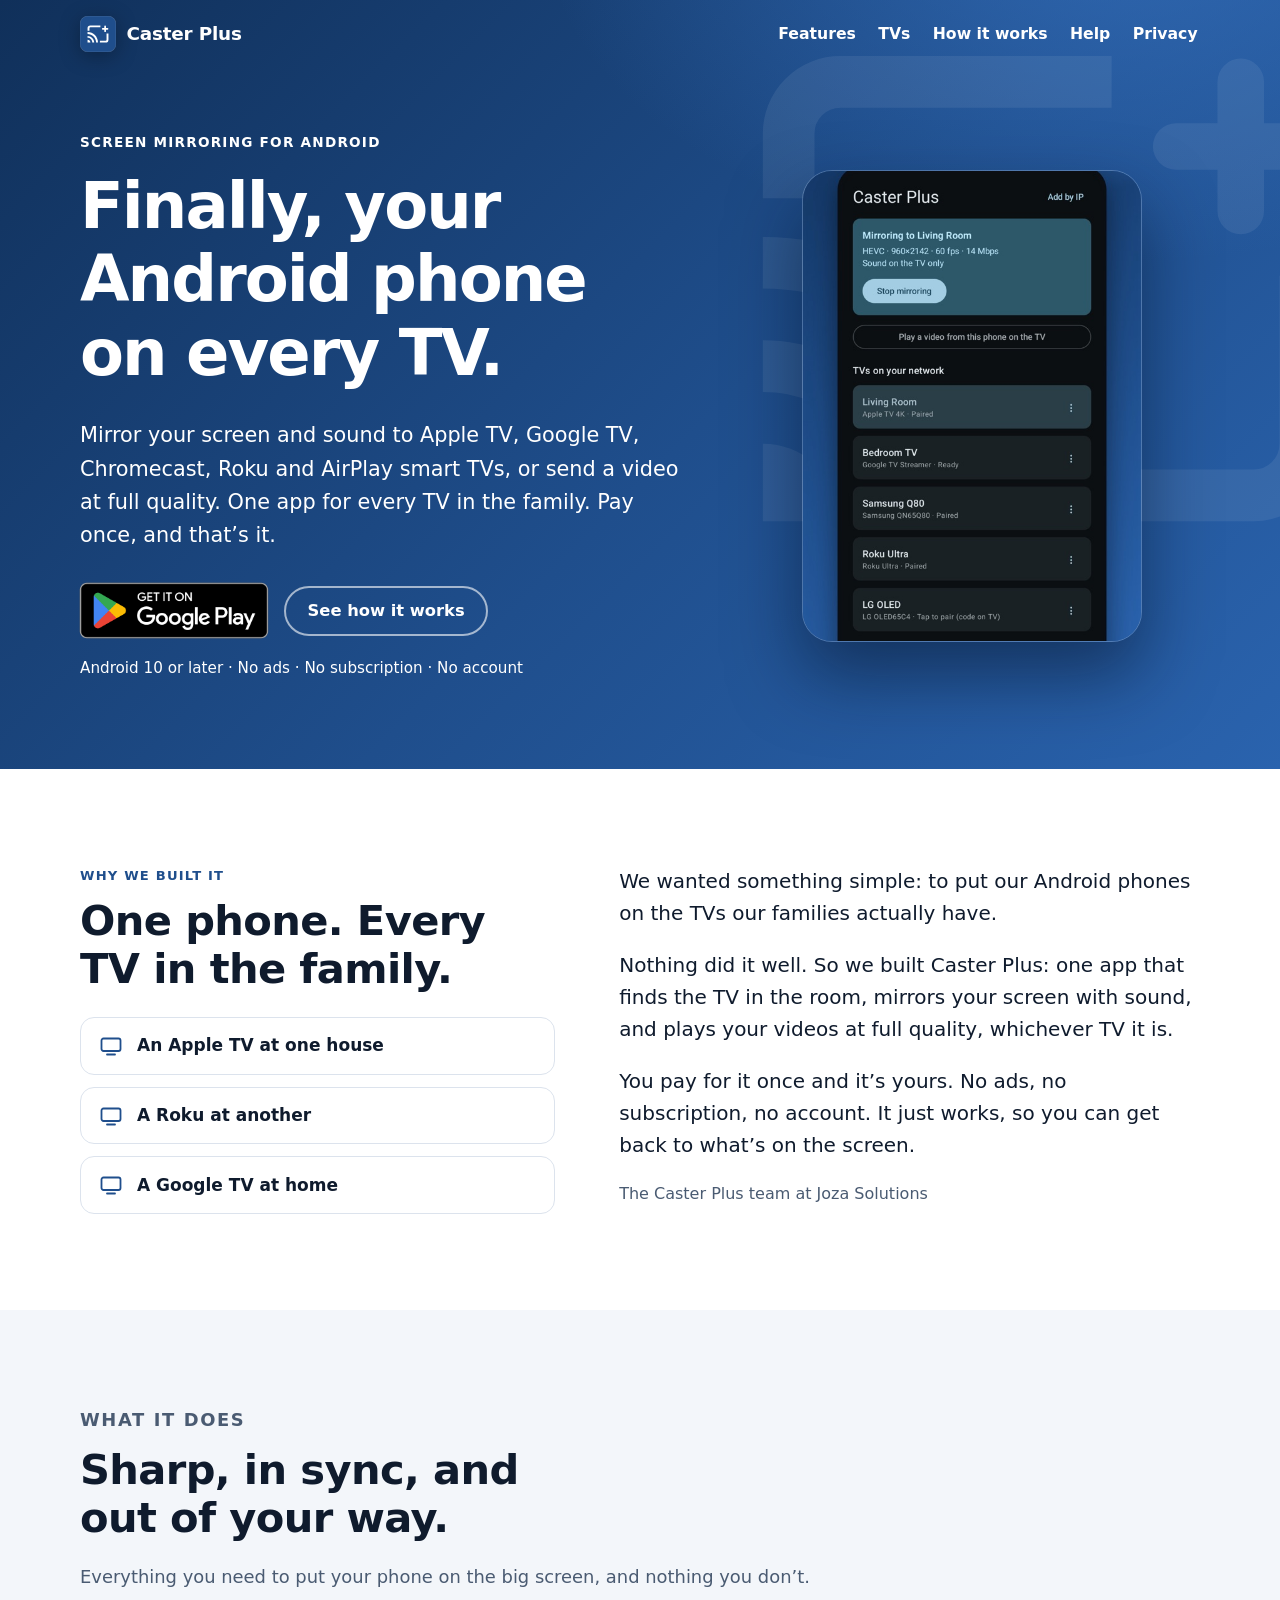
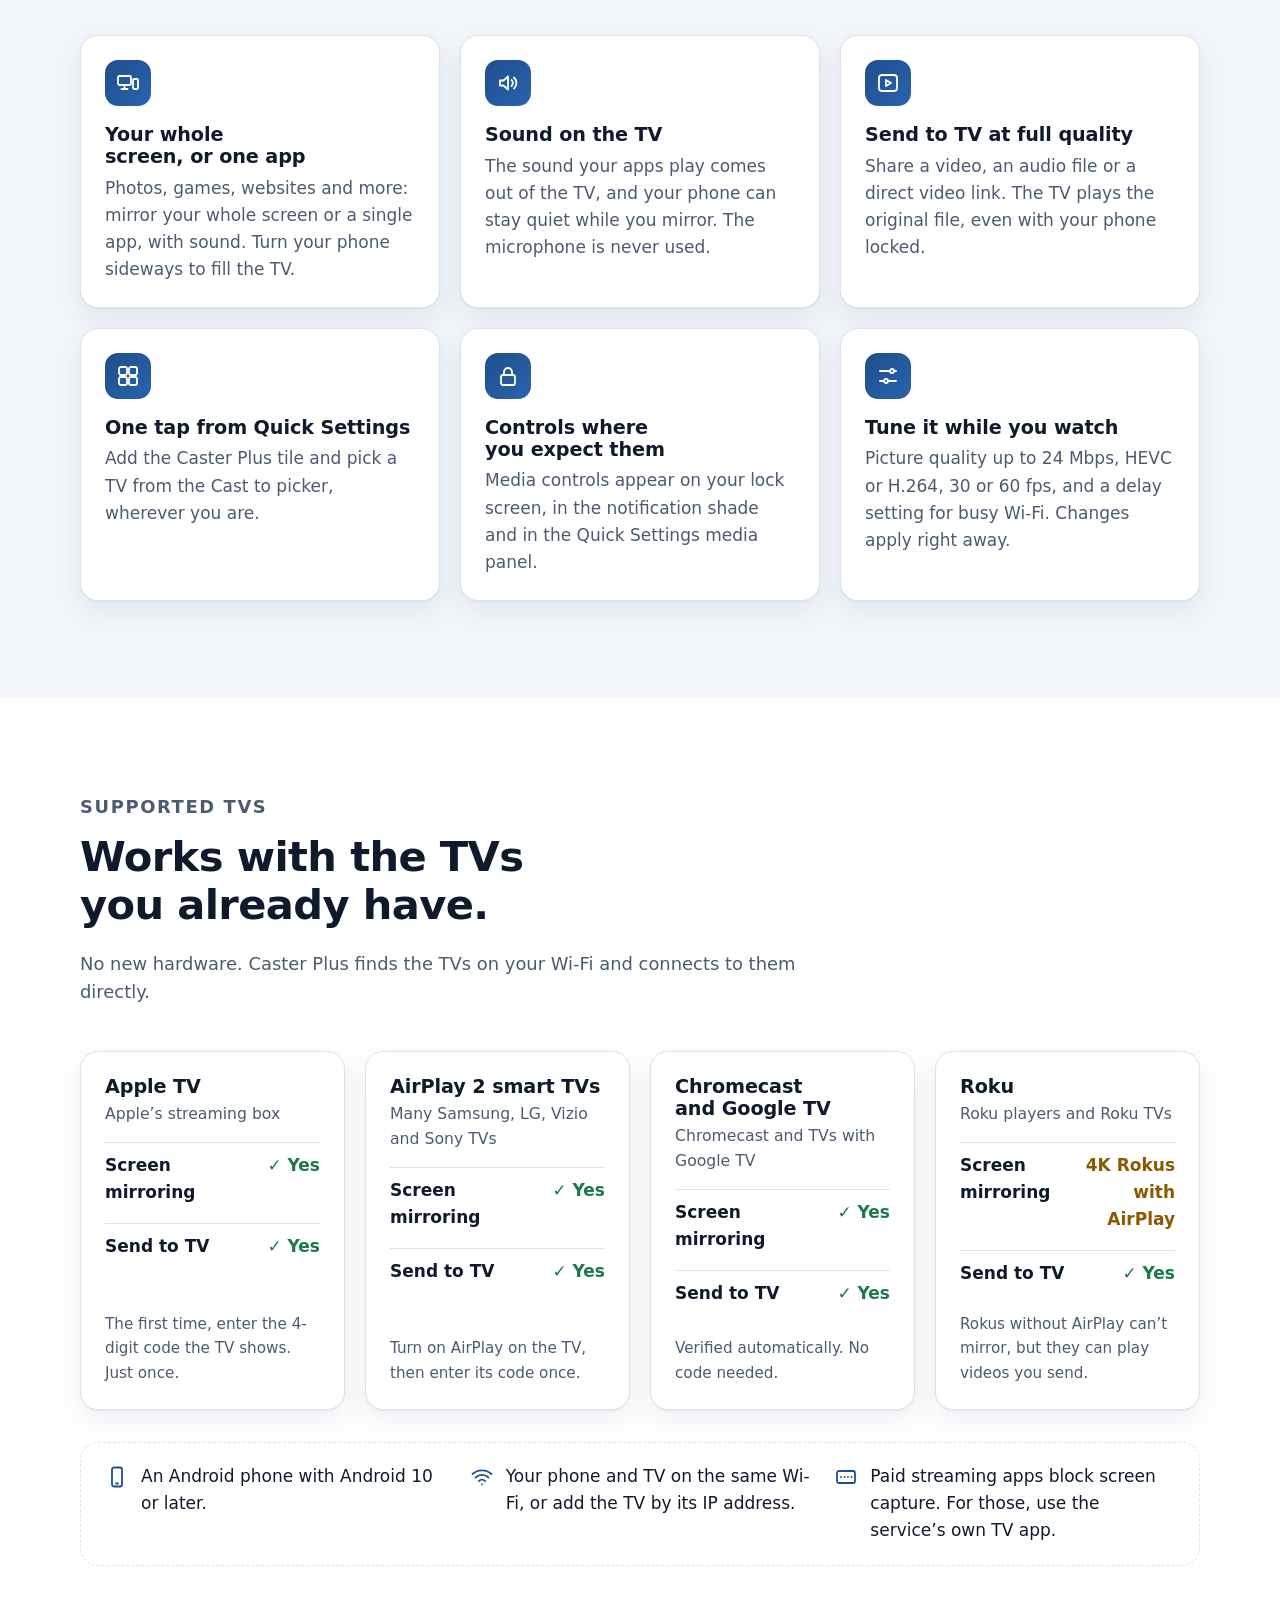
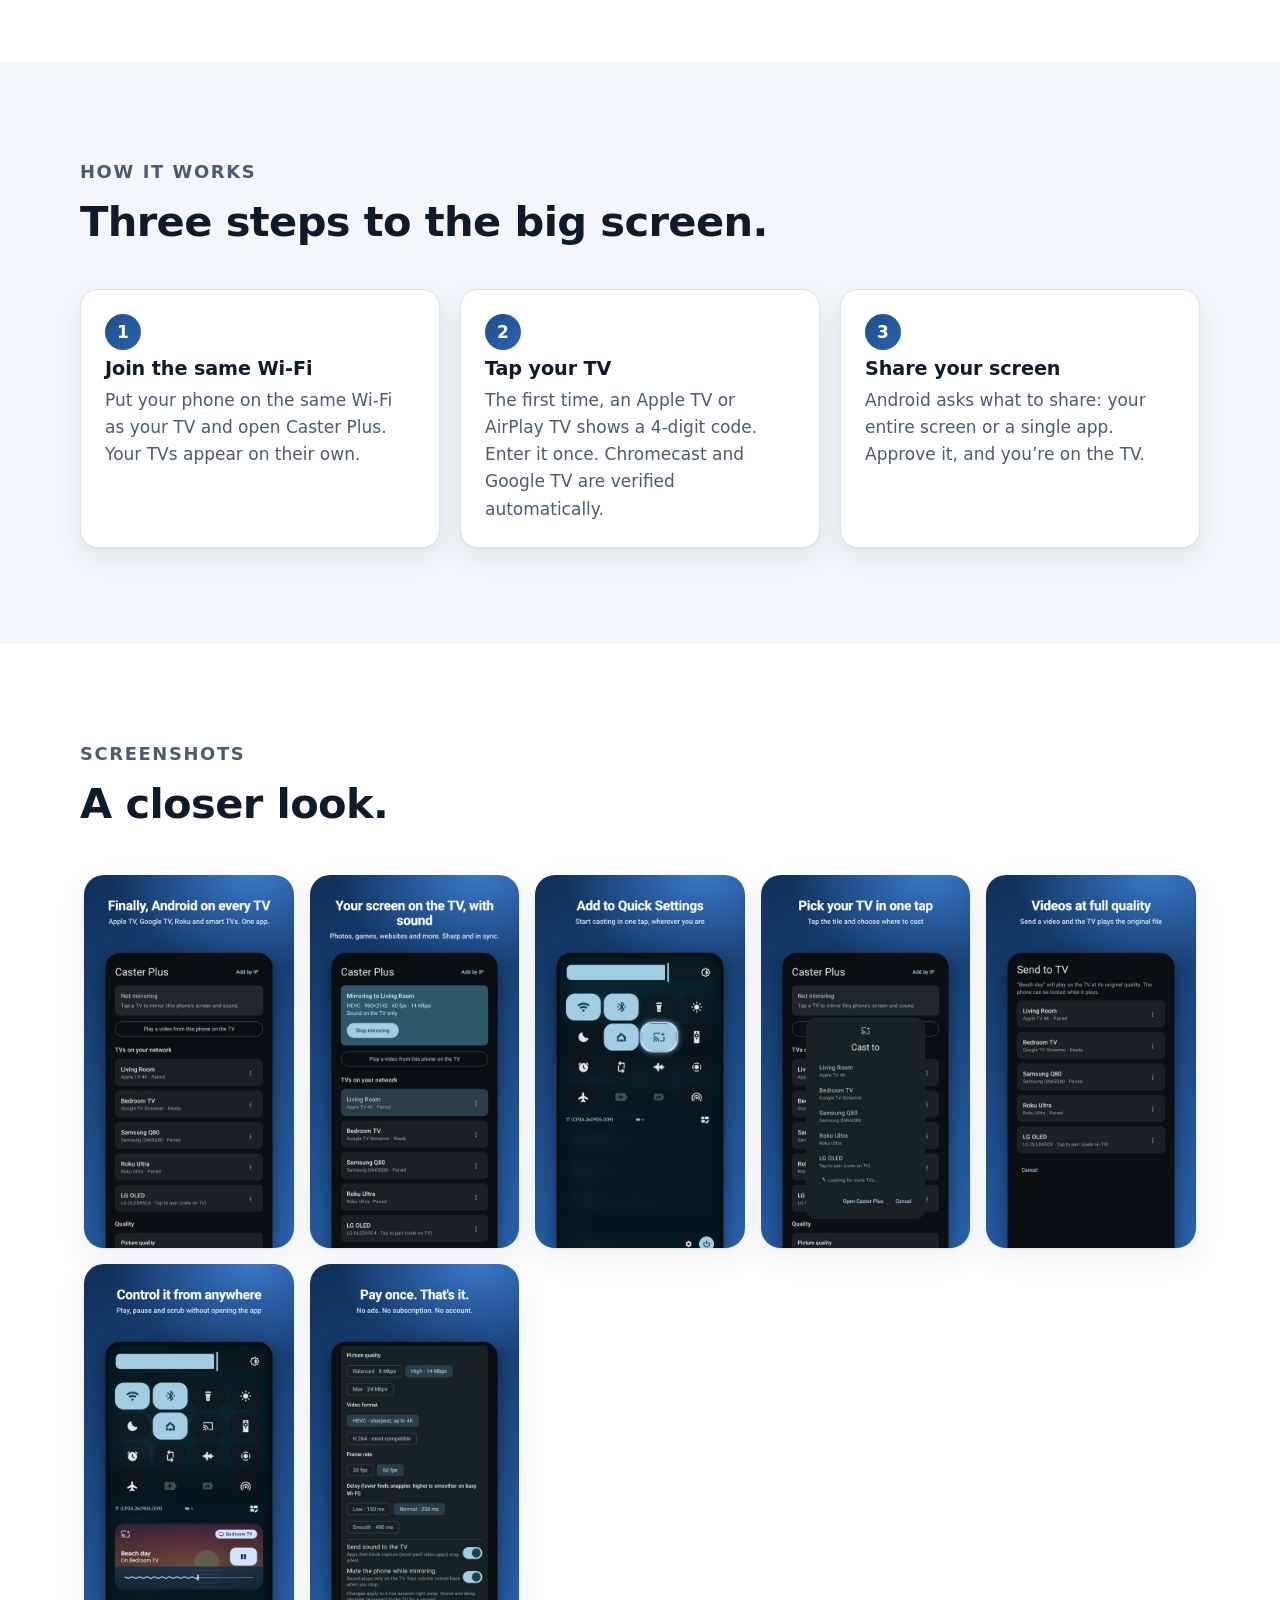
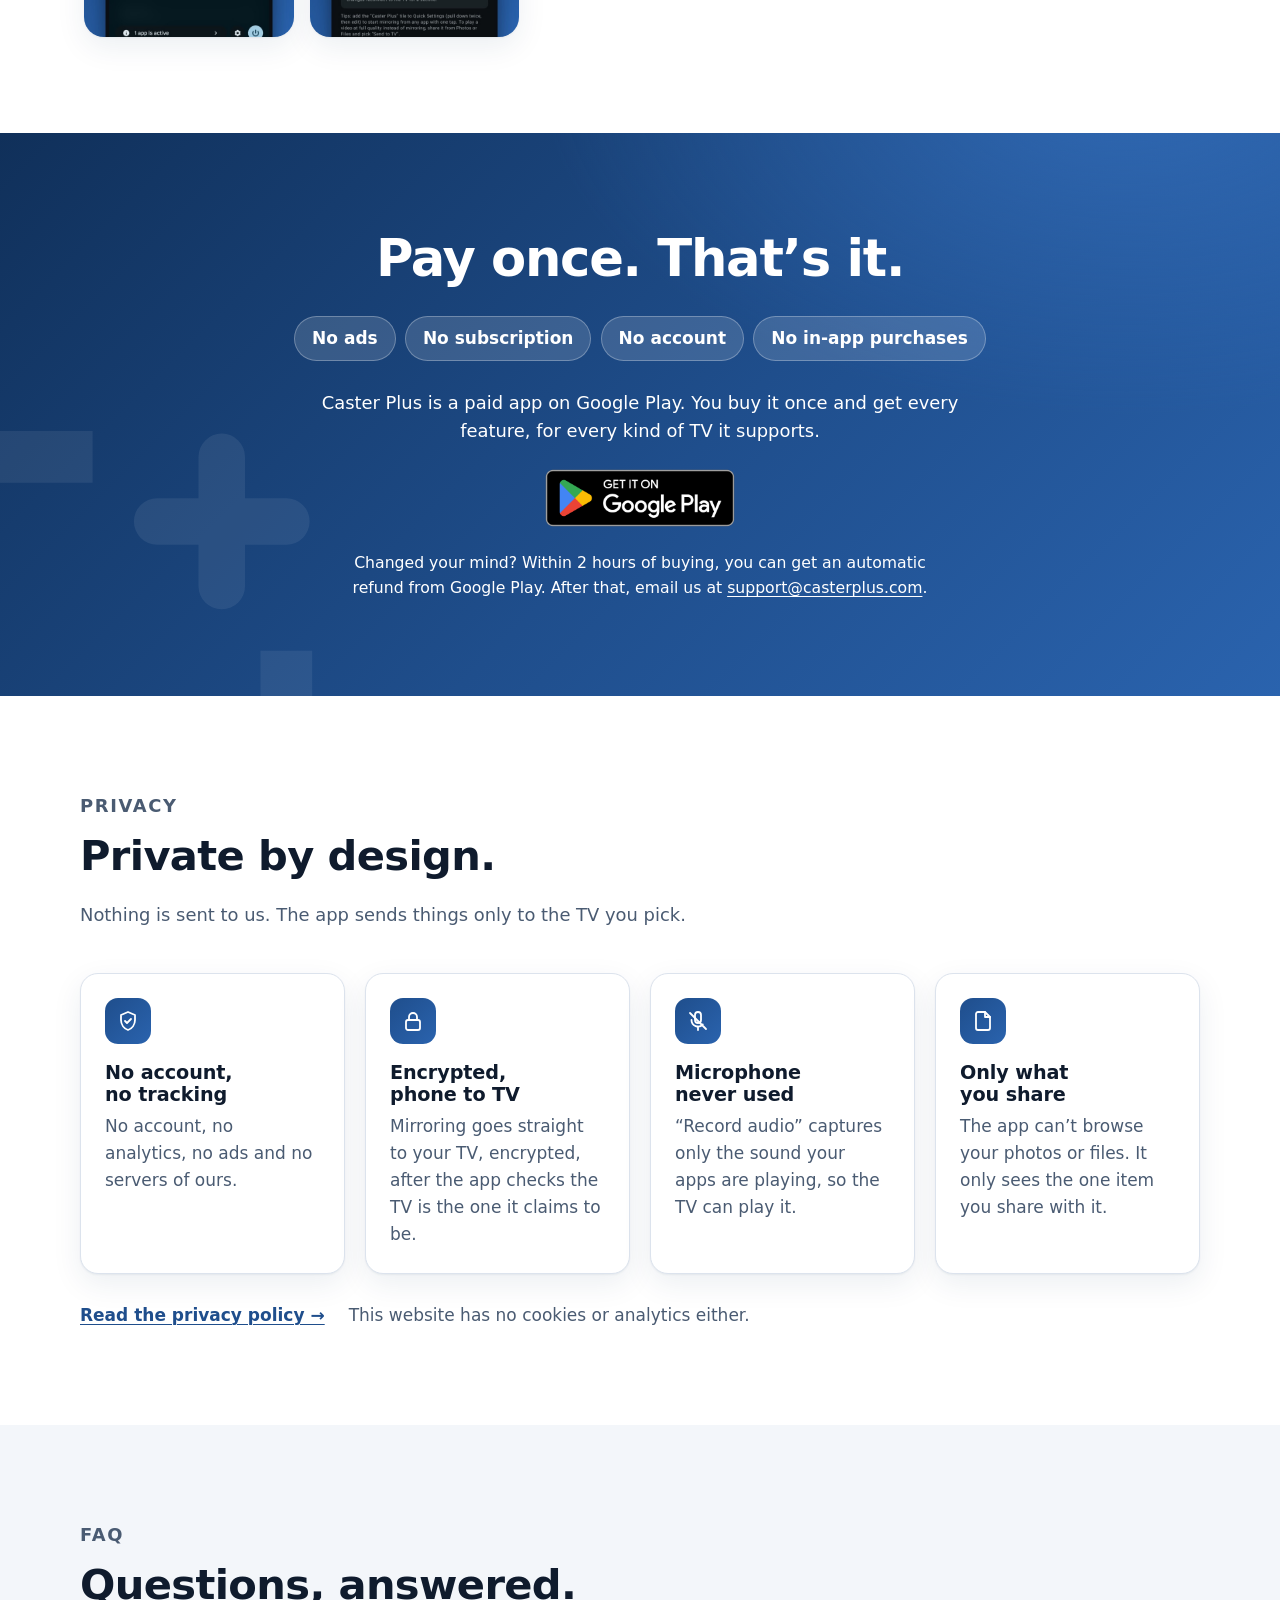
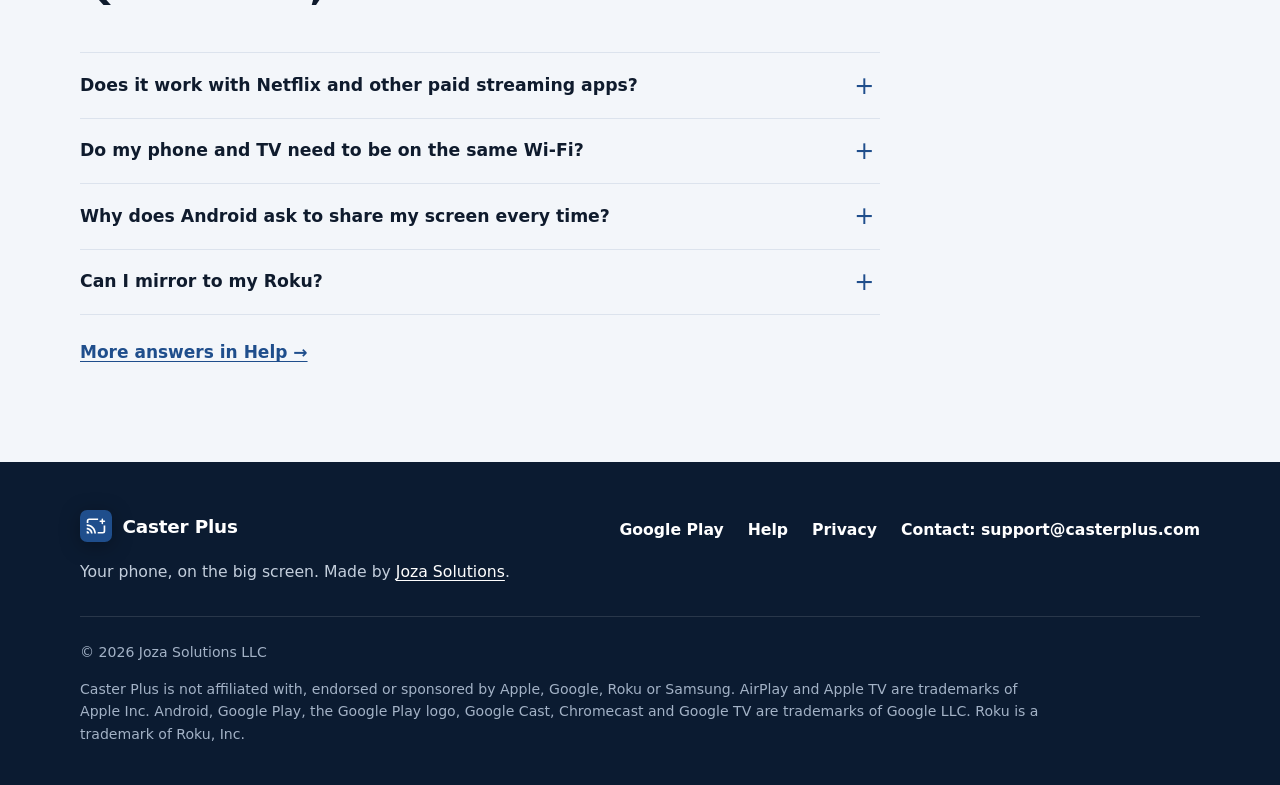
==== commit 5b335989: "build: update website assets" ====
--- a/out/index.html
+++ b/out/index.html
@@ -52,10 +52,7 @@
           <h1 id="hero-title">Finally, your Android phone on every TV.</h1>
           <p class="lede">Mirror your screen and sound to Apple TV, Google TV, Chromecast, Roku and AirPlay smart TVs, or send a video at full quality. One app for every TV in the family. Pay once, and that’s it.</p>
           <div class="cta-row">
-            <a class="btn btn-play" href="https://play.google.com/store/apps/details?id=solutions.joza.casterplus">
-              <svg class="i" viewBox="0 0 24 24" aria-hidden="true" focusable="false"><path d="M12 4v11M7 10l5 5 5-5M5 20h14"/></svg>
-              Get it on Google Play
-            </a>
+            <a class="play-badge" href="https://play.google.com/store/apps/details?id=solutions.joza.casterplus"><img src="assets/img/google-play-badge.png" width="646" height="250" alt="Get it on Google Play"></a>
             <a class="btn btn-ghost" href="#how">See how it works</a>
           </div>
           <p class="fineprint">Android 10 or later · No ads · No subscription · No account</p>
@@ -240,10 +237,7 @@
         </ul>
         <p>Caster Plus is a paid app on Google Play. You buy it once and get every feature, for every kind of TV it supports.</p>
         <div class="cta-row">
-          <a class="btn btn-play" href="https://play.google.com/store/apps/details?id=solutions.joza.casterplus">
-            <svg class="i" viewBox="0 0 24 24" aria-hidden="true" focusable="false"><path d="M12 4v11M7 10l5 5 5-5M5 20h14"/></svg>
-            Get it on Google Play
-          </a>
+          <a class="play-badge" href="https://play.google.com/store/apps/details?id=solutions.joza.casterplus"><img src="assets/img/google-play-badge.png" width="646" height="250" alt="Get it on Google Play"></a>
         </div>
         <p class="refund">Changed your mind? Within 2 hours of buying, you can get an automatic refund from Google Play. After that, email us at <a href="mailto:support@casterplus.com">support@casterplus.com</a>.</p>
       </div>
@@ -336,7 +330,7 @@
       </div>
       <div class="footer-legal">
         <p>© 2026 Joza Solutions LLC</p>
-        <p>Caster Plus is not affiliated with, endorsed or sponsored by Apple, Google, Roku or Samsung. AirPlay and Apple TV are trademarks of Apple Inc. Android, Google Play, Google Cast, Chromecast and Google TV are trademarks of Google LLC. Roku is a trademark of Roku, Inc.</p>
+        <p>Caster Plus is not affiliated with, endorsed or sponsored by Apple, Google, Roku or Samsung. AirPlay and Apple TV are trademarks of Apple Inc. Android, Google Play, the Google Play logo, Google Cast, Chromecast and Google TV are trademarks of Google LLC. Roku is a trademark of Roku, Inc.</p>
       </div>
     </div>
   </footer>
--- a/out/assets/css/site.css
+++ b/out/assets/css/site.css
@@ -174,7 +174,7 @@
 .lede { font-size: clamp(1.1rem, 1rem + .45vw, 1.3rem); max-width: 34em; }
 .hero .fineprint { margin-top: 1.1rem; font-size: .95rem; }
 
-.cta-row { display: flex; flex-wrap: wrap; gap: .75rem; margin-top: 1.9rem; }
+.cta-row { display: flex; flex-wrap: wrap; align-items: center; gap: 1rem; margin-top: 1.9rem; }
 
 .btn {
   display: inline-flex; align-items: center; justify-content: center; gap: .6rem;
@@ -182,11 +182,26 @@
   border: 2px solid transparent; border-radius: 999px;
   font-weight: 700; font-size: 1.02rem; line-height: 1.2; text-decoration: none;
 }
-.band .btn-play, .btn-play { background: #fff; color: var(--brand-900); box-shadow: 0 10px 24px rgba(4, 16, 36, .28); }
-.band .btn-play:hover, .btn-play:hover { background: #EAF1FB; color: var(--brand-900); }
+.band .btn-primary, .btn-primary { background: #fff; color: var(--brand-900); box-shadow: 0 10px 24px rgba(4, 16, 36, .28); }
+.band .btn-primary:hover, .btn-primary:hover { background: #EAF1FB; color: var(--brand-900); }
 .btn-ghost { color: #fff; border-color: rgba(255, 255, 255, .6); }
 .btn-ghost:hover { background: rgba(255, 255, 255, .12); }
 .btn .i { width: 20px; height: 20px; }
+
+/* Google's "Get it on Google Play" badge, used exactly as Google supplies it.
+   The file has transparent padding of a quarter of the badge's height on every
+   side, which is the clear space Google asks for. The negative margin lets the
+   visible badge line up with the text while that space stays clear. */
+.play-badge {
+  --badge: 56px; /* height of the visible badge */
+  --pad: calc(var(--badge) * 41 / 168);
+  display: inline-block;
+  margin: calc(var(--pad) * -1);
+  line-height: 0;
+  border-radius: calc(var(--pad) + 10px);
+}
+.play-badge img { display: block; width: auto; height: calc(var(--badge) * 250 / 168); }
+.play-badge:focus-visible { outline-offset: calc(var(--pad) * -1 + 3px); }
 
 .hero-shot {
   justify-self: center;
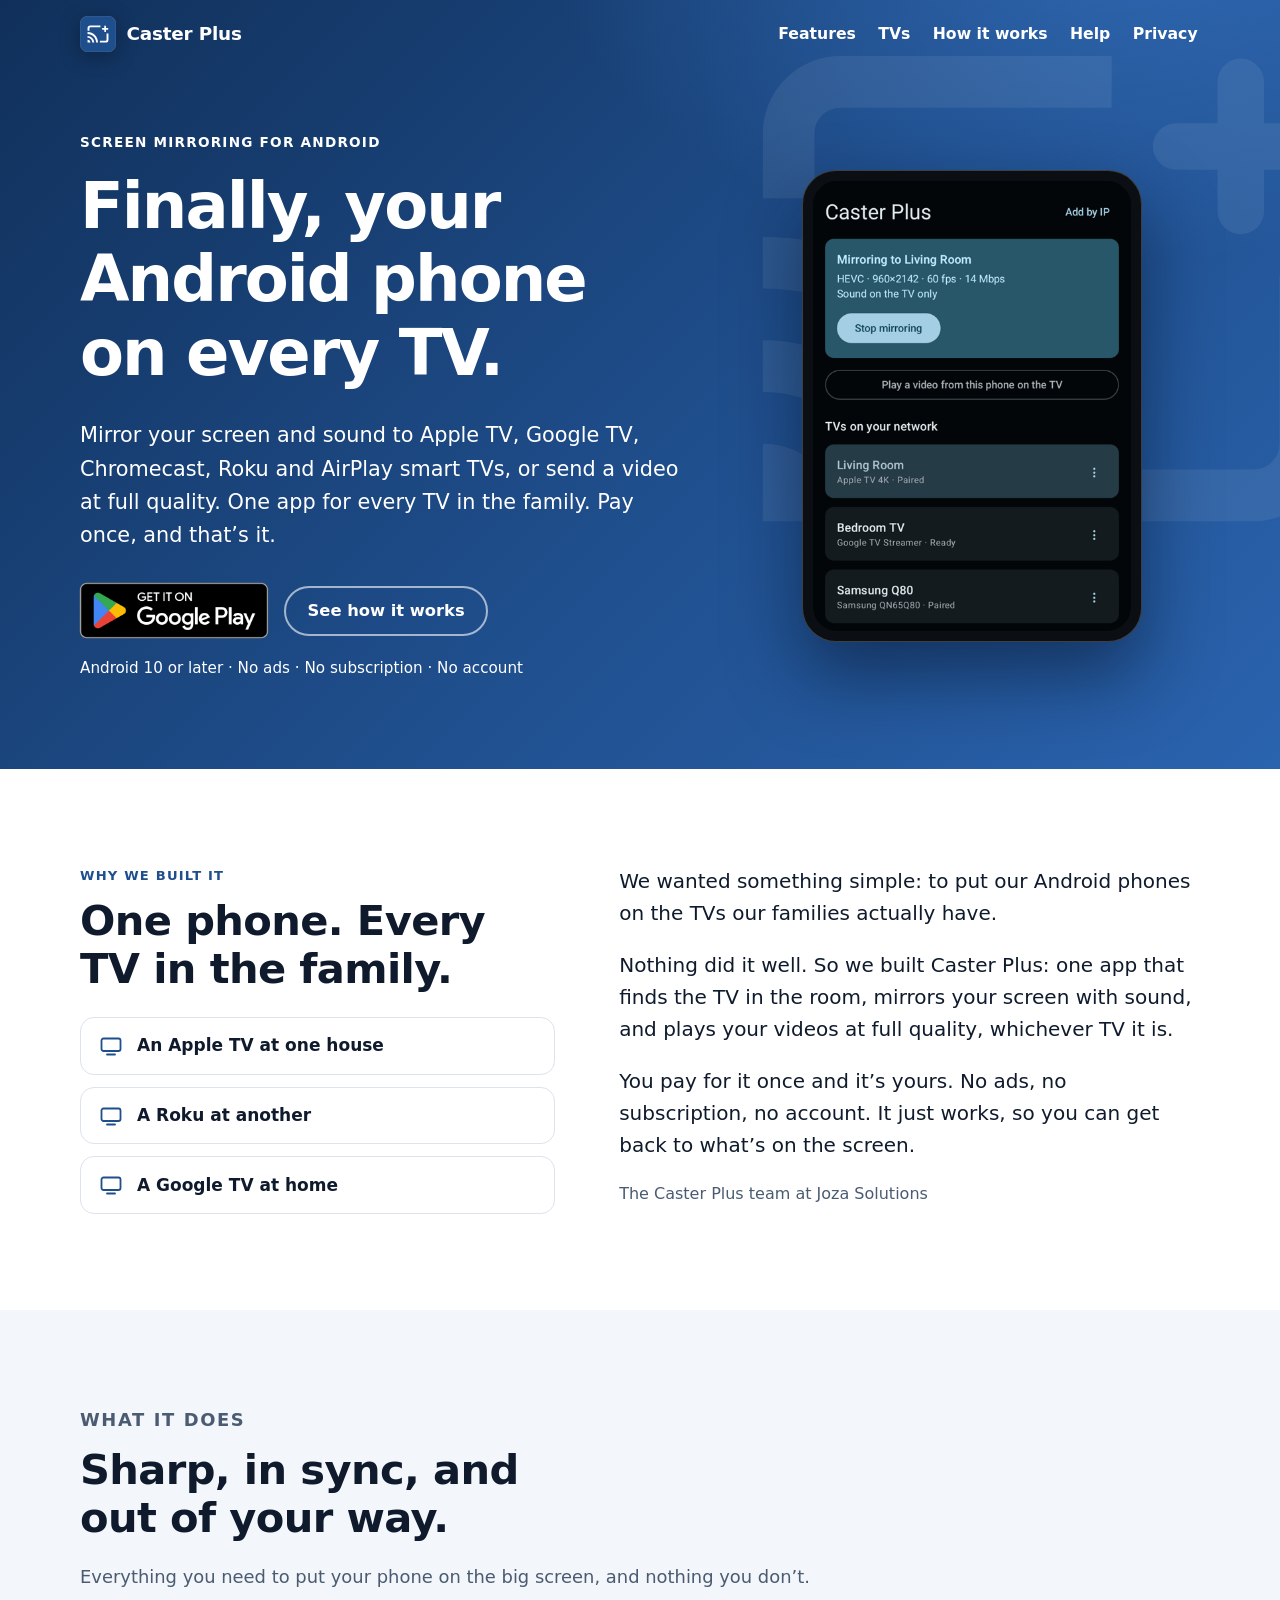
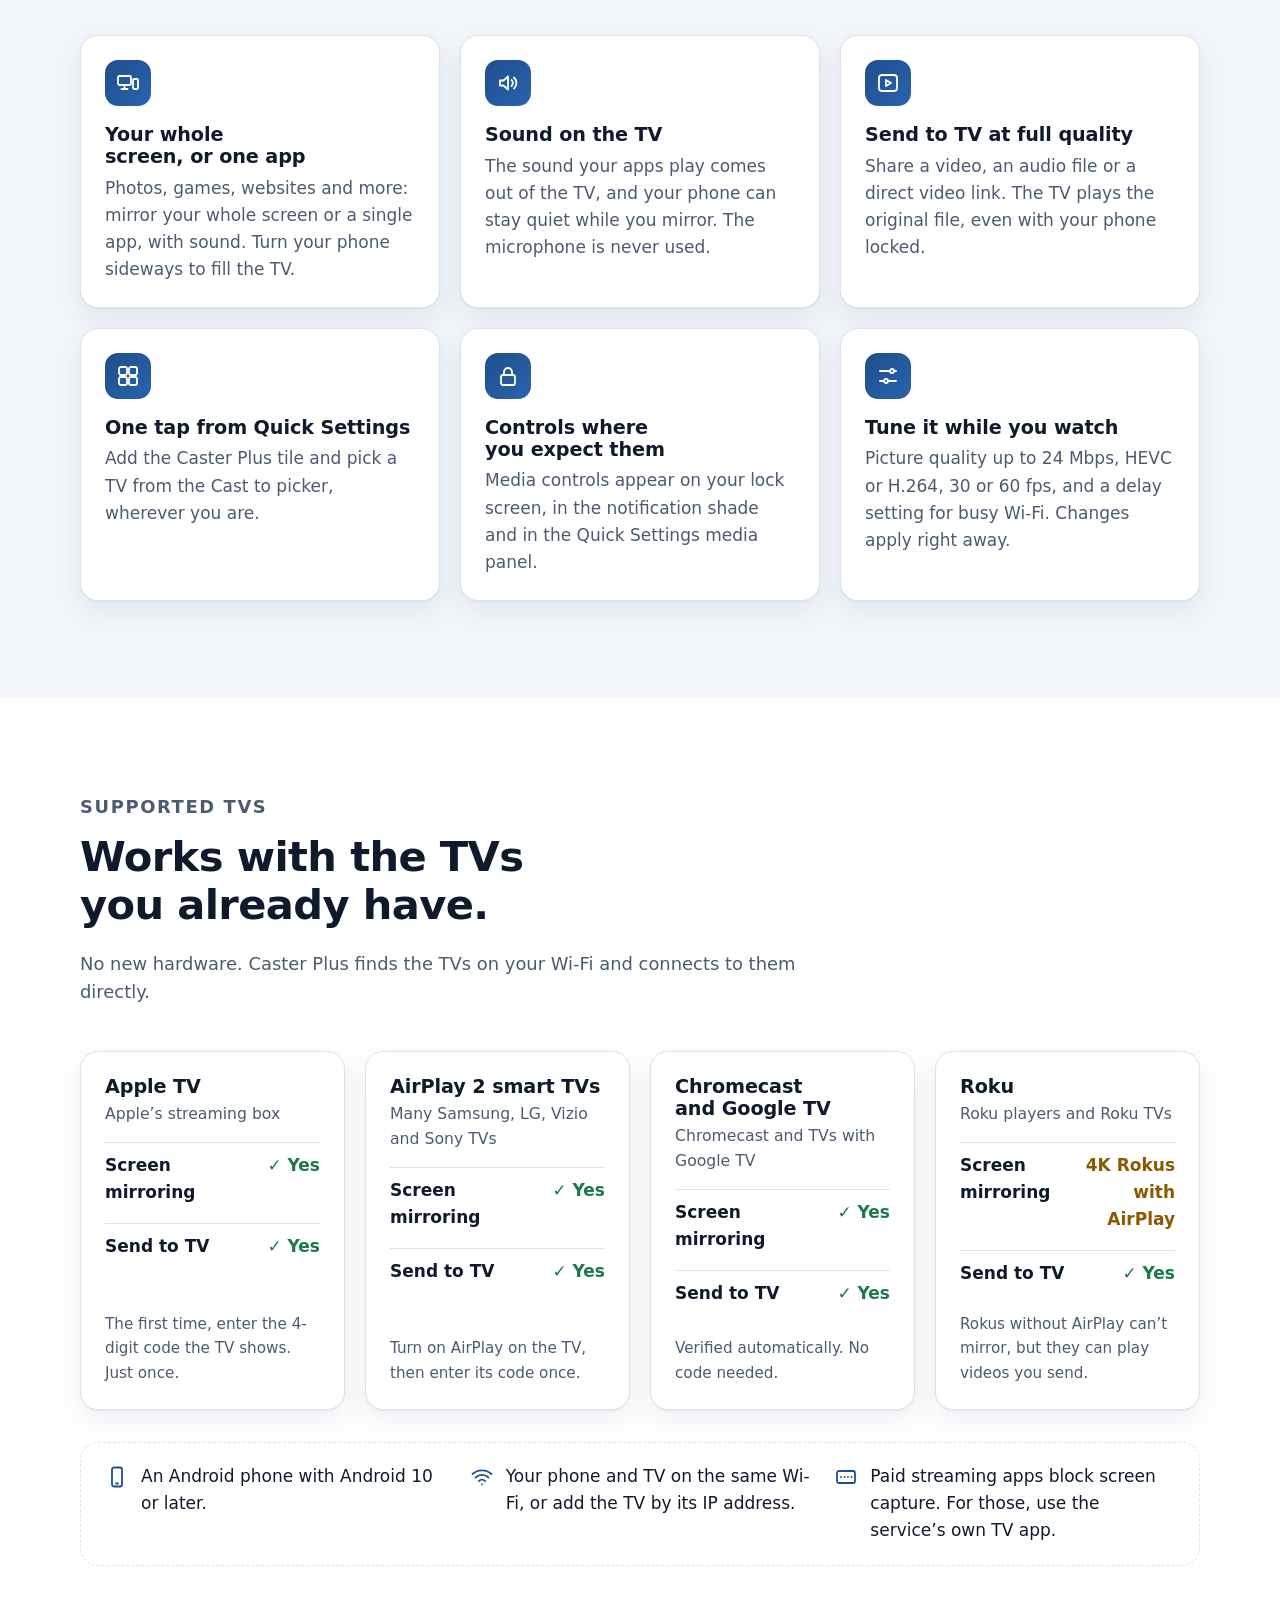
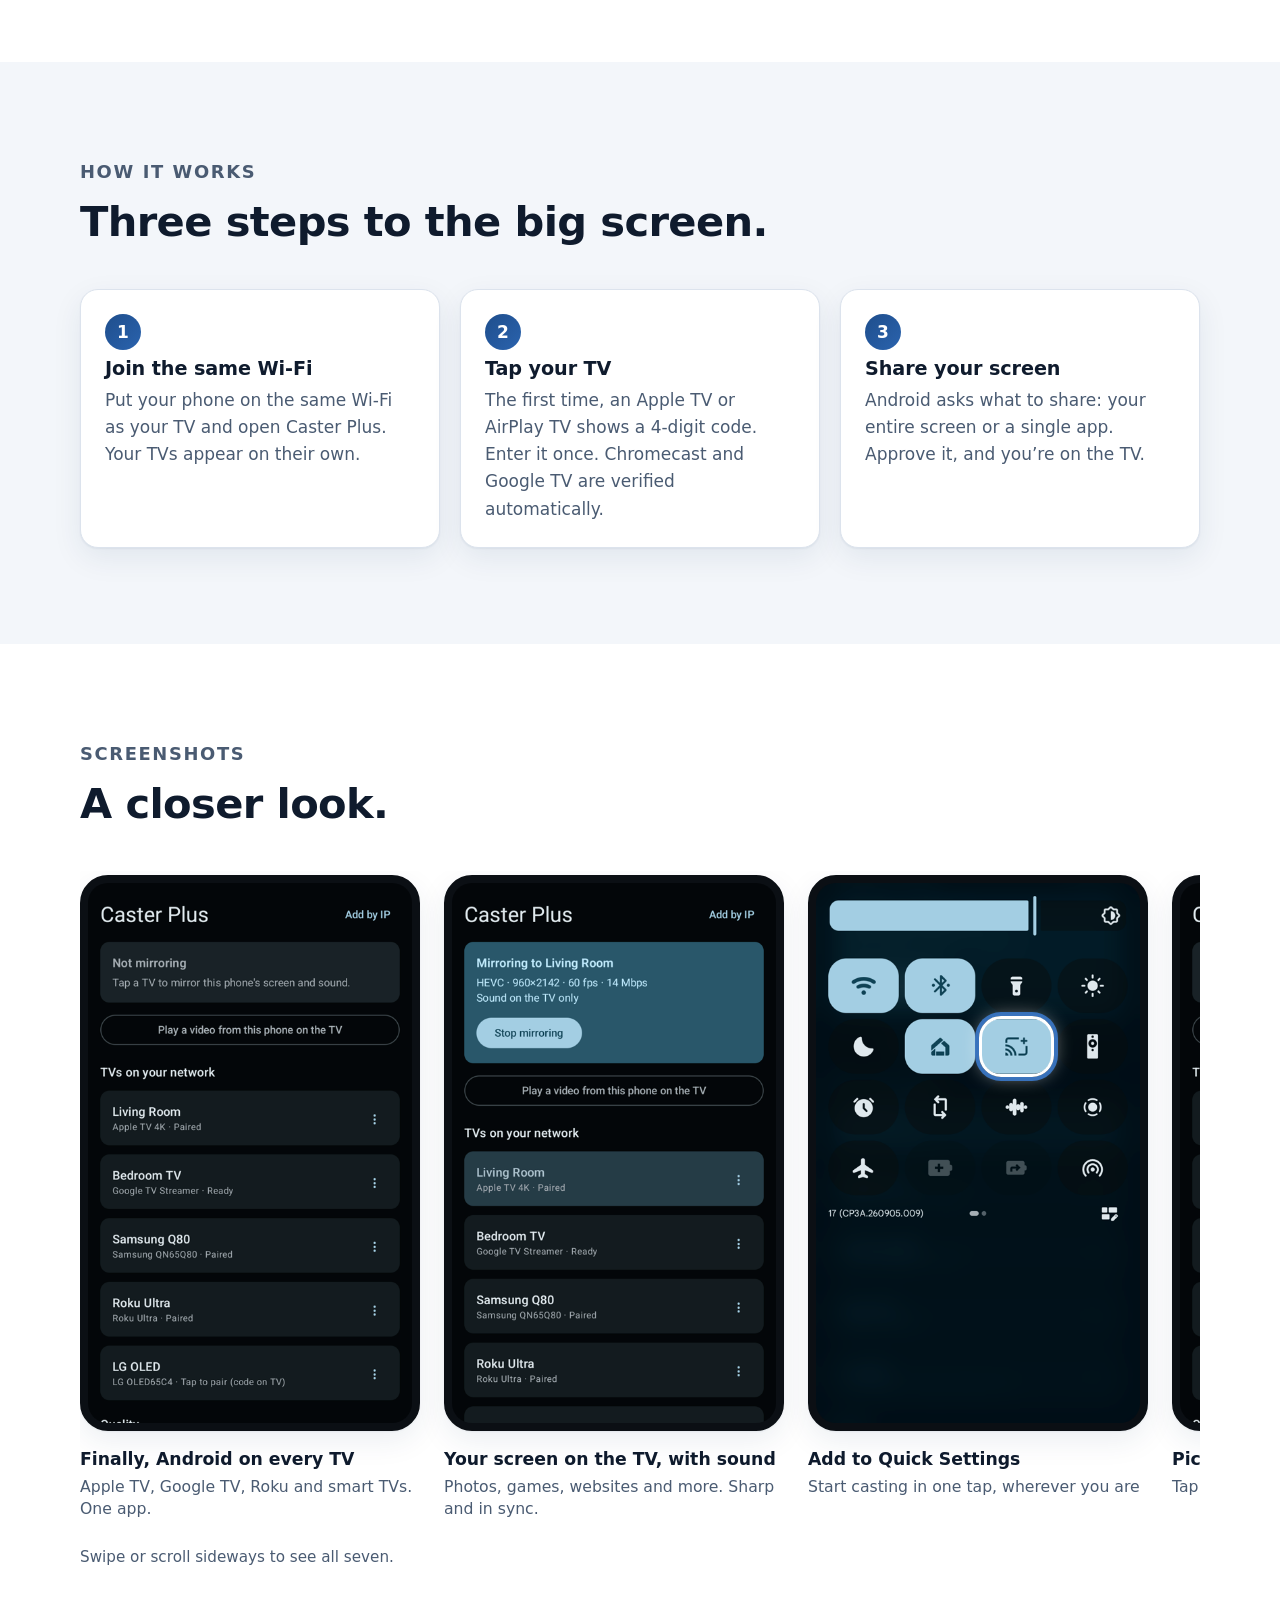
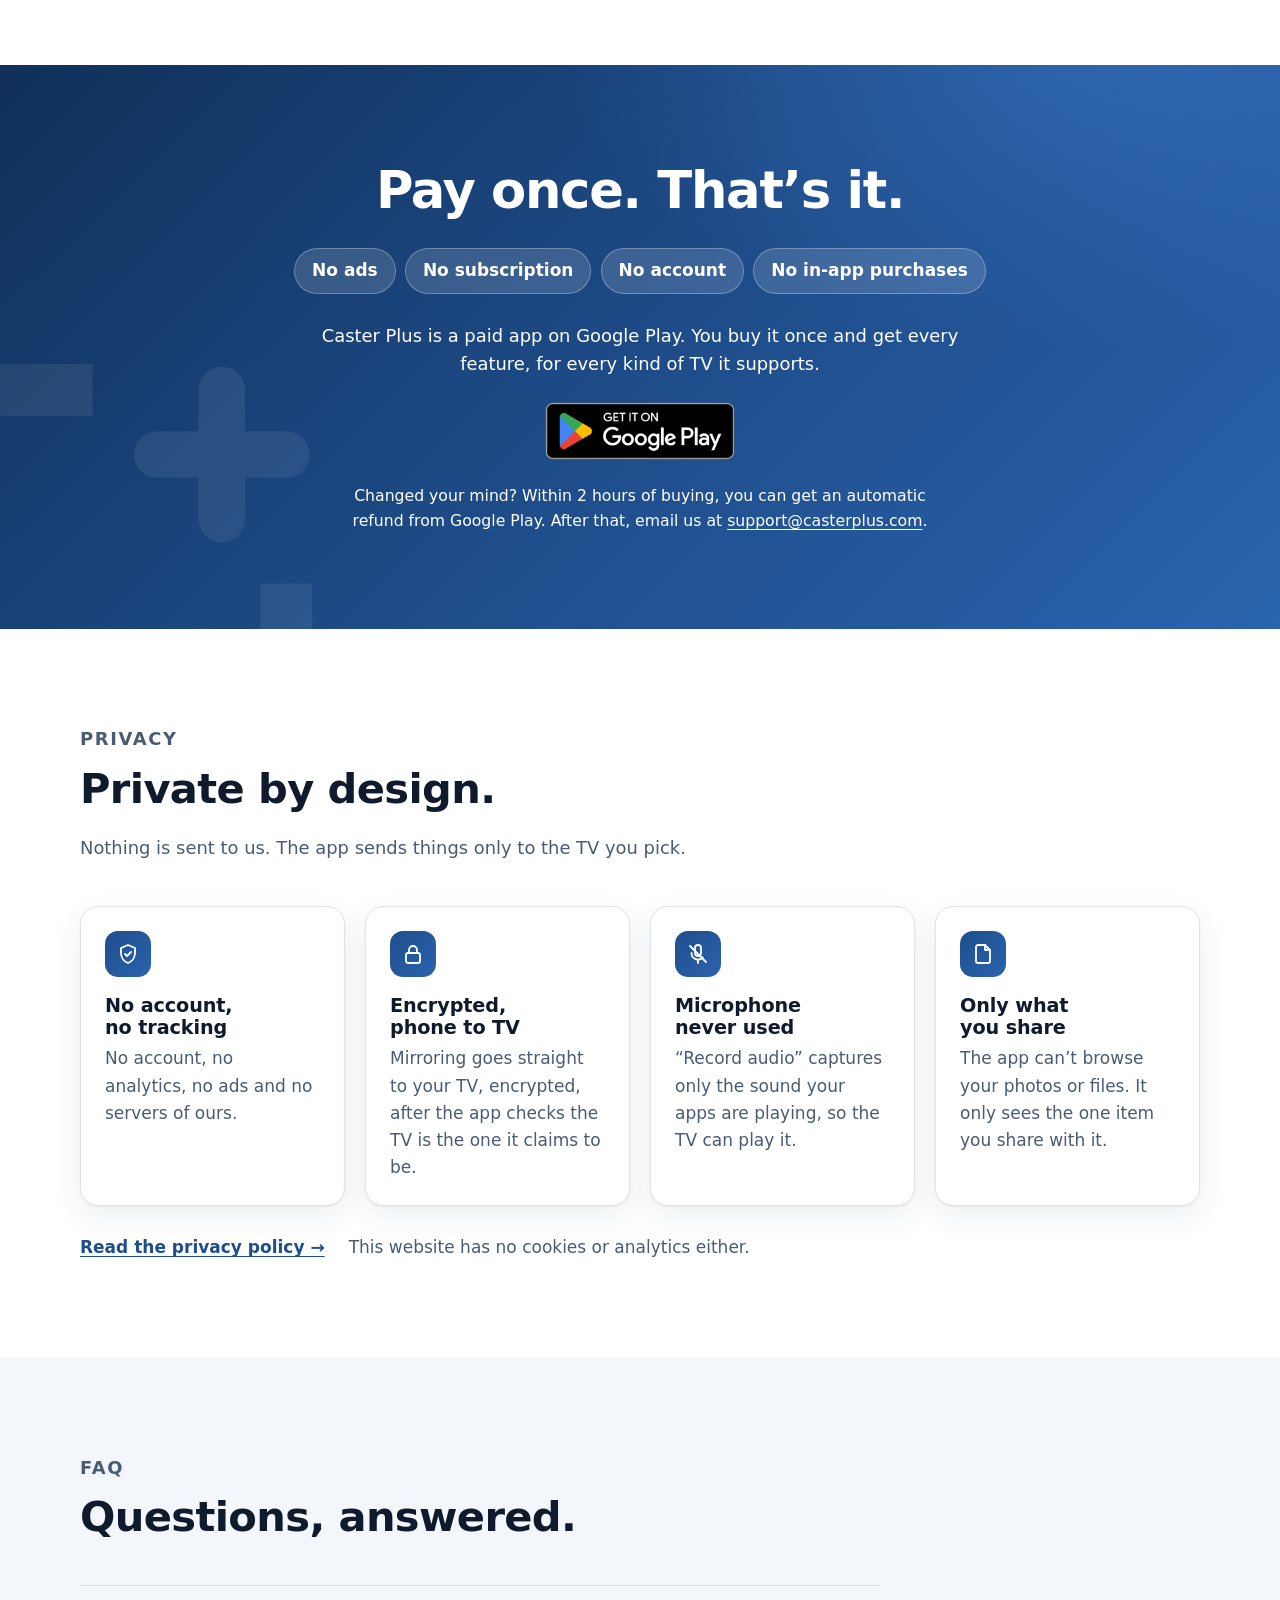
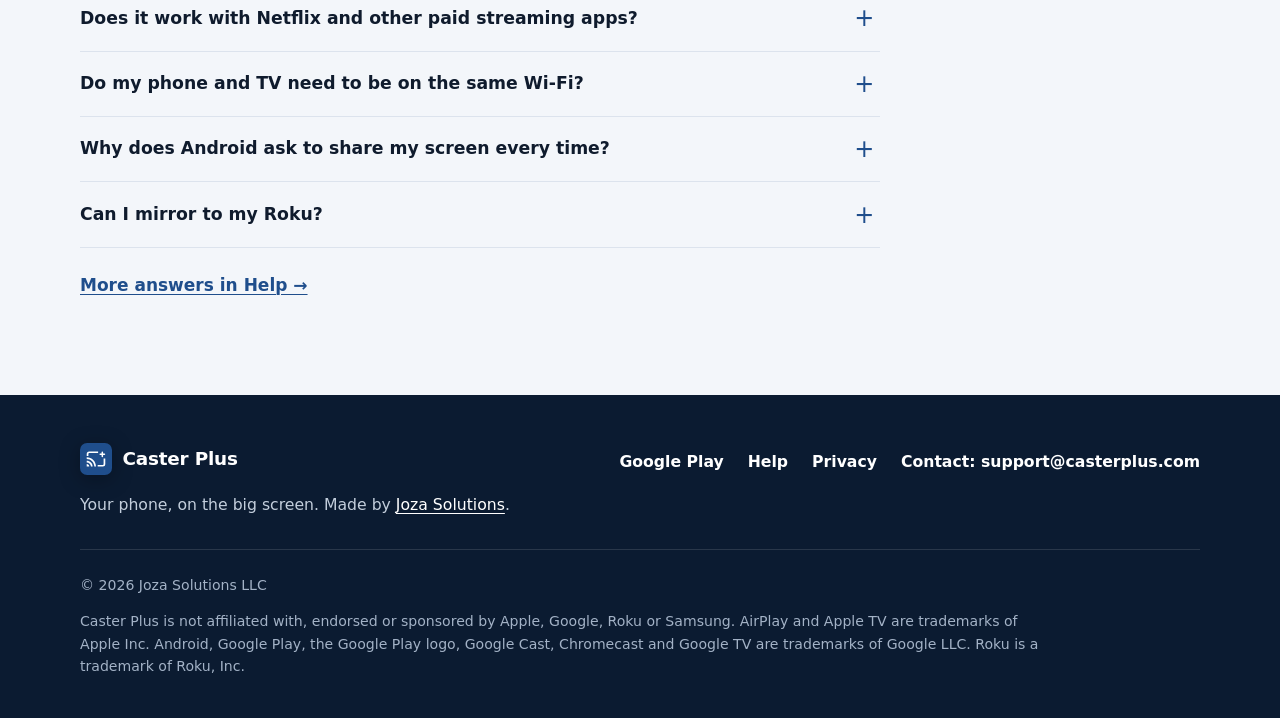
==== commit 448a30ab: "build: update website assets" ====
--- a/out/index.html
+++ b/out/index.html
@@ -58,9 +58,9 @@
           <p class="fineprint">Android 10 or later · No ads · No subscription · No account</p>
         </div>
         <figure class="hero-shot">
-          <img src="assets/img/screens/screenshot-2-mirroring-540.jpg"
-               srcset="assets/img/screens/screenshot-2-mirroring-540.jpg 540w, assets/img/screens/screenshot-2-mirroring-1080.jpg 1080w"
-               sizes="340px" width="540" height="960" fetchpriority="high"
+          <img src="assets/img/screens/mirroring-480.png"
+               srcset="assets/img/screens/mirroring-480.png 480w, assets/img/screens/mirroring-960.png 960w"
+               sizes="320px" width="480" height="800" fetchpriority="high"
                alt="Caster Plus on a phone, mirroring to the Living Room Apple TV in HEVC at 60 frames per second with sound on the TV only, above a list of other TVs on the network.">
         </figure>
       </div>
@@ -214,13 +214,48 @@
           <h2 id="shots-title">A closer look.</h2>
         </div>
         <ul class="gallery" tabindex="0" aria-label="Screenshots of Caster Plus">
-          <li><img src="assets/img/screens/screenshot-1-devices-540.jpg" srcset="assets/img/screens/screenshot-1-devices-540.jpg 540w, assets/img/screens/screenshot-1-devices-1080.jpg 1080w" sizes="(min-width: 1100px) 205px, min(64vw, 250px)" width="540" height="960" loading="lazy" alt="“Finally, Android on every TV.” Caster Plus listing the TVs on the network: an Apple TV, a Google TV Streamer, a Samsung TV, a Roku and an LG TV."></li>
-          <li><img src="assets/img/screens/screenshot-2-mirroring-540.jpg" srcset="assets/img/screens/screenshot-2-mirroring-540.jpg 540w, assets/img/screens/screenshot-2-mirroring-1080.jpg 1080w" sizes="(min-width: 1100px) 205px, min(64vw, 250px)" width="540" height="960" loading="lazy" alt="“Your screen on the TV, with sound.” Caster Plus mirroring to the Living Room Apple TV, with the sound on the TV only."></li>
-          <li><img src="assets/img/screens/screenshot-3-quicksettings-540.jpg" srcset="assets/img/screens/screenshot-3-quicksettings-540.jpg 540w, assets/img/screens/screenshot-3-quicksettings-1080.jpg 1080w" sizes="(min-width: 1100px) 205px, min(64vw, 250px)" width="540" height="960" loading="lazy" alt="“Add to Quick Settings: start casting in one tap, wherever you are.” The Caster Plus tile in Quick Settings, in place of Android’s Cast tile, switched on."></li>
-          <li><img src="assets/img/screens/screenshot-4-picker-540.jpg" srcset="assets/img/screens/screenshot-4-picker-540.jpg 540w, assets/img/screens/screenshot-4-picker-1080.jpg 1080w" sizes="(min-width: 1100px) 205px, min(64vw, 250px)" width="540" height="960" loading="lazy" alt="“Pick your TV in one tap.” The Cast to picker, opened from the Quick Settings tile, listing nearby TVs."></li>
-          <li><img src="assets/img/screens/screenshot-5-send-540.jpg" srcset="assets/img/screens/screenshot-5-send-540.jpg 540w, assets/img/screens/screenshot-5-send-1080.jpg 1080w" sizes="(min-width: 1100px) 205px, min(64vw, 250px)" width="540" height="960" loading="lazy" alt="“Videos at full quality.” The Send to TV screen, ready to play a video on the chosen TV at its original quality while the phone is locked."></li>
-          <li><img src="assets/img/screens/screenshot-6-mediaplayer-540.jpg" srcset="assets/img/screens/screenshot-6-mediaplayer-540.jpg 540w, assets/img/screens/screenshot-6-mediaplayer-1080.jpg 1080w" sizes="(min-width: 1100px) 205px, min(64vw, 250px)" width="540" height="960" loading="lazy" alt="“Control it from anywhere.” The Quick Settings media player showing a video playing on the Bedroom TV, with pause and a scrub bar."></li>
-          <li><img src="assets/img/screens/screenshot-7-settings-540.jpg" srcset="assets/img/screens/screenshot-7-settings-540.jpg 540w, assets/img/screens/screenshot-7-settings-1080.jpg 1080w" sizes="(min-width: 1100px) 205px, min(64vw, 250px)" width="540" height="960" loading="lazy" alt="“Pay once. That’s it.” Settings for picture quality, video format, frame rate, delay and sound."></li>
+          <li>
+            <figure class="shot">
+              <div class="shot-screen"><img src="assets/img/screens/devices-480.png" srcset="assets/img/screens/devices-480.png 480w, assets/img/screens/devices-960.png 960w" sizes="(min-width: 440px) 324px, calc(80vw - 16px)" width="480" height="800" loading="lazy" alt="Caster Plus listing the TVs on the network: an Apple TV, a Google TV Streamer, a Samsung TV, a Roku and an LG TV."></div>
+              <figcaption><strong>Finally, Android on every TV</strong> Apple TV, Google TV, Roku and smart TVs. One app.</figcaption>
+            </figure>
+          </li>
+          <li>
+            <figure class="shot">
+              <div class="shot-screen"><img src="assets/img/screens/mirroring-480.png" srcset="assets/img/screens/mirroring-480.png 480w, assets/img/screens/mirroring-960.png 960w" sizes="(min-width: 440px) 324px, calc(80vw - 16px)" width="480" height="800" loading="lazy" alt="Caster Plus mirroring to the Living Room Apple TV, with the sound on the TV only."></div>
+              <figcaption><strong>Your screen on the TV, with sound</strong> Photos, games, websites and more. Sharp and in sync.</figcaption>
+            </figure>
+          </li>
+          <li>
+            <figure class="shot">
+              <div class="shot-screen"><img src="assets/img/screens/quicksettings-480.png" srcset="assets/img/screens/quicksettings-480.png 480w, assets/img/screens/quicksettings-960.png 960w" sizes="(min-width: 440px) 324px, calc(80vw - 16px)" width="480" height="800" loading="lazy" alt="Android’s Quick Settings with the Caster Plus tile, in place of the Cast tile, switched on."><span class="ring" style="left:50.21%;top:24.62%;width:23.33%;height:11.19%"></span></div>
+              <figcaption><strong>Add to Quick Settings</strong> Start casting in one tap, wherever you are</figcaption>
+            </figure>
+          </li>
+          <li>
+            <figure class="shot">
+              <div class="shot-screen"><img src="assets/img/screens/picker-480.png" srcset="assets/img/screens/picker-480.png 480w, assets/img/screens/picker-960.png 960w" sizes="(min-width: 440px) 324px, calc(80vw - 16px)" width="480" height="800" loading="lazy" alt="The Cast to picker, opened from the Quick Settings tile, listing nearby TVs."></div>
+              <figcaption><strong>Pick your TV in one tap</strong> Tap the tile and choose where to cast</figcaption>
+            </figure>
+          </li>
+          <li>
+            <figure class="shot">
+              <div class="shot-screen"><img src="assets/img/screens/send-480.png" srcset="assets/img/screens/send-480.png 480w, assets/img/screens/send-960.png 960w" sizes="(min-width: 440px) 324px, calc(80vw - 16px)" width="480" height="800" loading="lazy" alt="The Send to TV screen, ready to play a video on the chosen TV at its original quality."></div>
+              <figcaption><strong>Videos at full quality</strong> Send a video and the TV plays the original file</figcaption>
+            </figure>
+          </li>
+          <li>
+            <figure class="shot">
+              <div class="shot-screen"><img src="assets/img/screens/mediaplayer-480.png" srcset="assets/img/screens/mediaplayer-480.png 480w, assets/img/screens/mediaplayer-960.png 960w" sizes="(min-width: 440px) 324px, calc(80vw - 16px)" width="480" height="800" loading="lazy" alt="The Quick Settings media player showing a video playing on the Bedroom TV, with pause and a scrub bar."></div>
+              <figcaption><strong>Control it from anywhere</strong> Play, pause and scrub without opening the app</figcaption>
+            </figure>
+          </li>
+          <li>
+            <figure class="shot">
+              <div class="shot-screen"><img src="assets/img/screens/settings-480.png" srcset="assets/img/screens/settings-480.png 480w, assets/img/screens/settings-960.png 960w" sizes="(min-width: 440px) 324px, calc(80vw - 16px)" width="480" height="800" loading="lazy" alt="Caster Plus settings for picture quality, video format, frame rate, delay and sound."></div>
+              <figcaption><strong>Pay once. That’s it.</strong> No ads. No subscription. No account.</figcaption>
+            </figure>
+          </li>
         </ul>
         <p class="gallery-hint">Swipe or scroll sideways to see all seven.</p>
       </div>
--- a/out/assets/css/site.css
+++ b/out/assets/css/site.css
@@ -203,17 +203,19 @@
 .play-badge img { display: block; width: auto; height: calc(var(--badge) * 250 / 168); }
 .play-badge:focus-visible { outline-offset: calc(var(--pad) * -1 + 3px); }
 
+/* The phone's own capture at full resolution, in a simple bezel. */
 .hero-shot {
   justify-self: center;
   width: min(100%, 340px);
   aspect-ratio: 1080 / 1500;
   margin: 0;
-  border-radius: 30px;
-  overflow: hidden;
+  padding: 10px;
+  background: #0B0F14;
+  border-radius: 34px;
   border: 1px solid rgba(255, 255, 255, .2);
   box-shadow: 0 34px 70px rgba(4, 16, 36, .5);
 }
-.hero-shot img { width: 100%; height: 100%; object-fit: cover; object-position: 50% 100%; }
+.hero-shot img { display: block; width: 100%; height: 100%; object-fit: cover; object-position: 50% 0; border-radius: 24px; }
 
 /* Page intro band for Help / Privacy */
 .page-intro { padding: clamp(1.75rem, 4vw, 3rem) 0 clamp(2.5rem, 5vw, 3.75rem); }
@@ -310,18 +312,31 @@
 }
 
 /* Screenshots */
+/* Each screenshot is the phone's own capture, shown large enough to read,
+   with its caption as text (website/tools/screens.py). A sideways strip at
+   every width keeps them big. */
 .gallery {
-  display: grid; grid-auto-flow: column; grid-auto-columns: min(64vw, 250px); gap: 1rem;
+  display: grid; grid-auto-flow: column; grid-auto-columns: min(80vw, 340px); gap: 1.5rem;
   margin: 0; padding: .25rem .25rem 1.25rem; list-style: none;
   overflow-x: auto; scroll-snap-type: x mandatory; overscroll-behavior-x: contain;
 }
 .gallery li { scroll-snap-align: start; }
-.gallery img { width: 100%; border-radius: 20px; box-shadow: var(--shadow); background: var(--brand); }
-@media (min-width: 1100px) {
-  .gallery { grid-auto-flow: row; grid-template-columns: repeat(5, 1fr); overflow: visible; padding-bottom: 0; }
-}
+.shot { margin: 0; }
+.shot-screen {
+  /* A border, not padding, so the ring's percentages are of the screen alone. */
+  position: relative; border: 8px solid #0B0F14; background: #0B0F14;
+  border-radius: 28px; box-shadow: var(--shadow);
+}
+.shot-screen img { display: block; width: 100%; height: auto; border-radius: 20px; }
+.shot .ring {
+  position: absolute; box-sizing: border-box;
+  border: 3px solid #fff; border-radius: 22px;
+  box-shadow: 0 0 0 4px rgba(58, 120, 201, .9), 0 0 18px rgba(255, 255, 255, .5);
+  pointer-events: none;
+}
+.shot figcaption { margin-top: 1rem; color: var(--muted); font-size: .98rem; line-height: 1.45; }
+.shot figcaption strong { display: block; margin-bottom: .2rem; color: var(--text); font-size: 1.08rem; }
 .gallery-hint { color: var(--muted); font-size: .95rem; margin-top: .25rem; }
-@media (min-width: 1100px) { .gallery-hint { display: none; } }
 
 /* Pay once */
 .pay { text-align: center; padding: clamp(3.5rem, 8vw, 6rem) 0; }
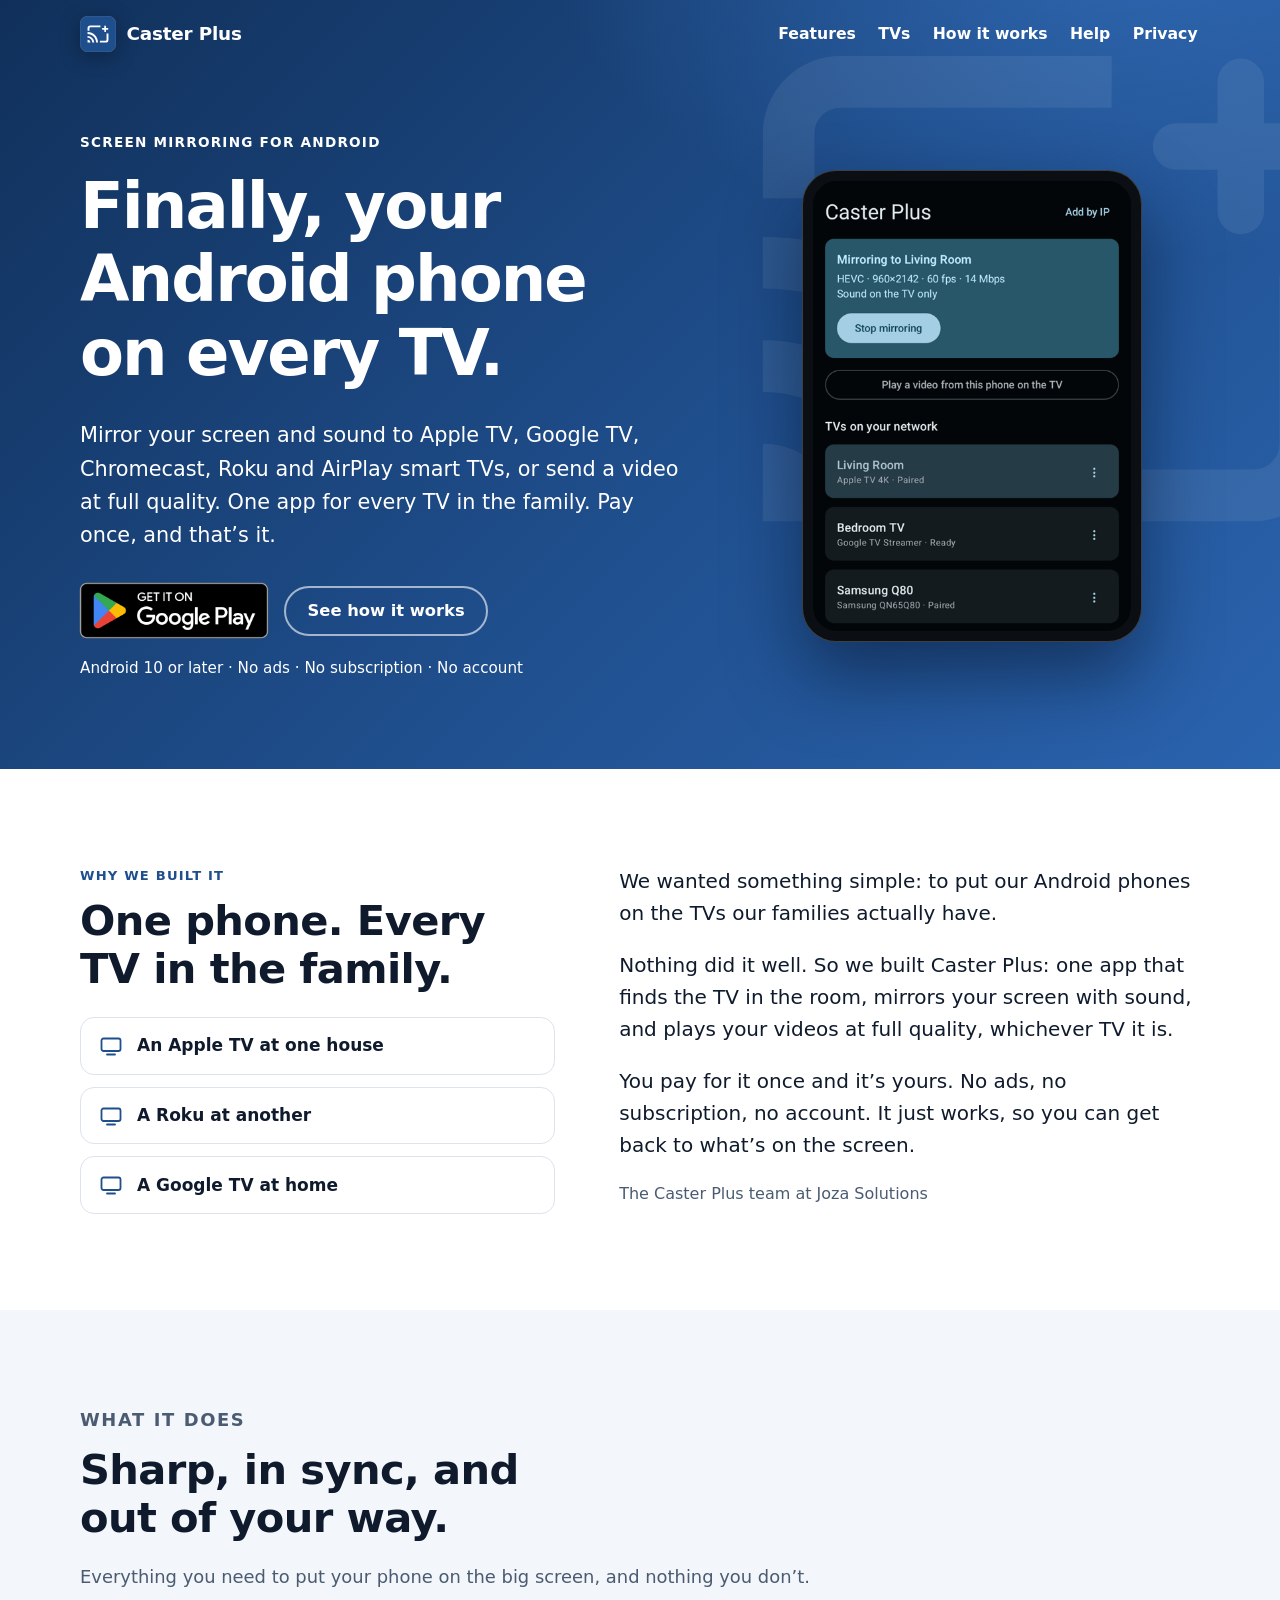
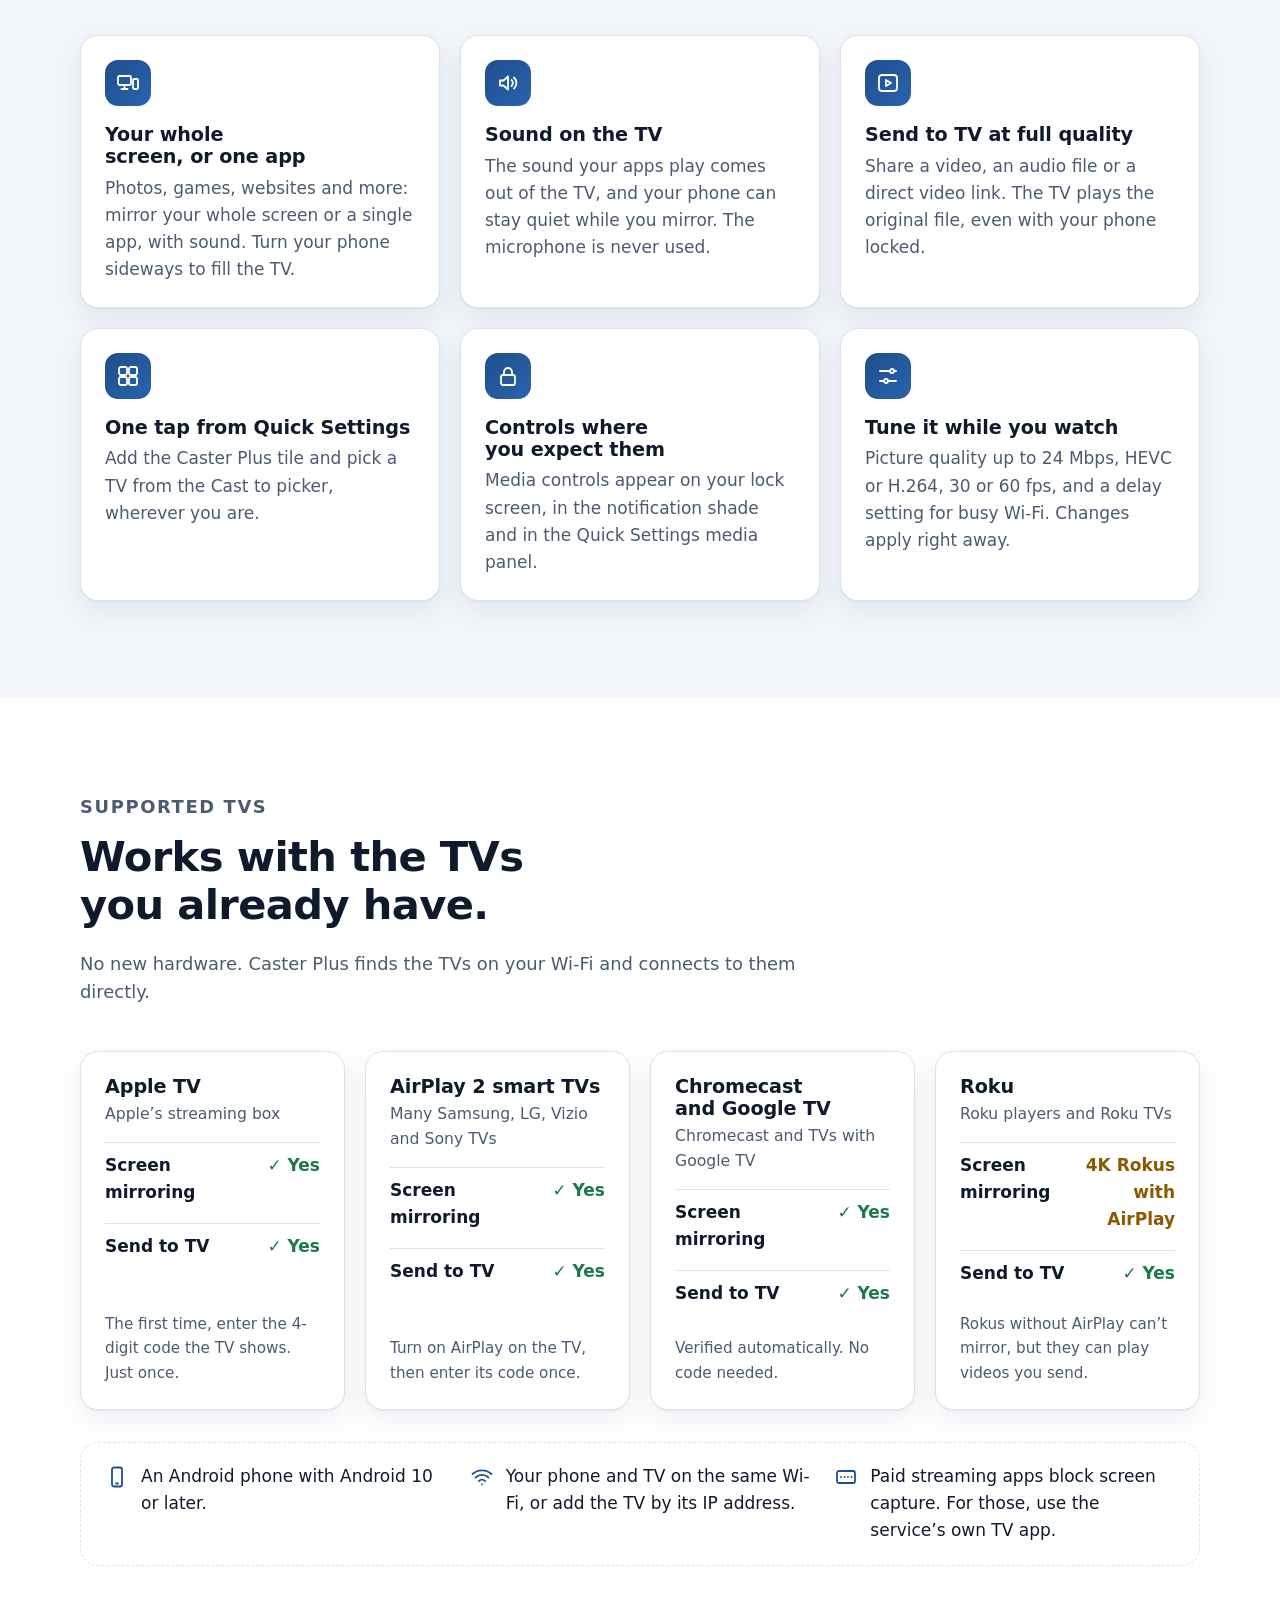
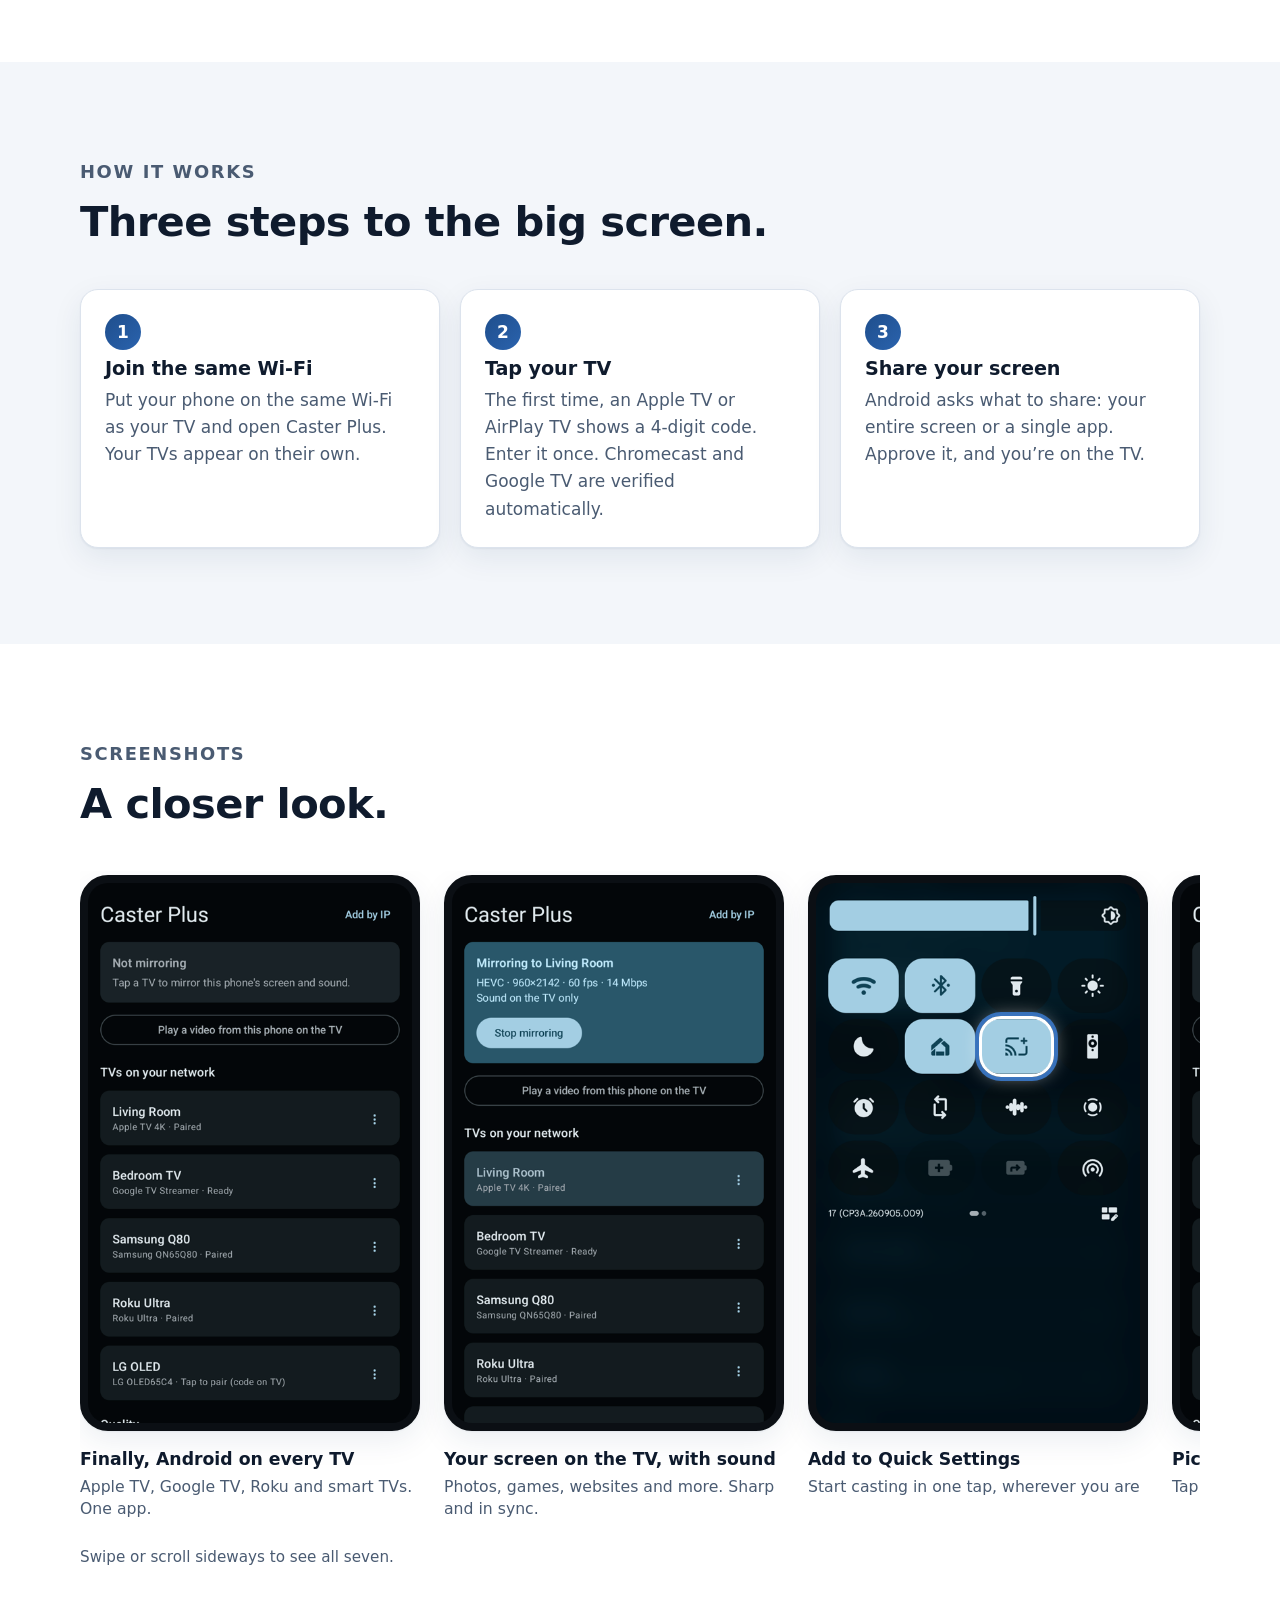
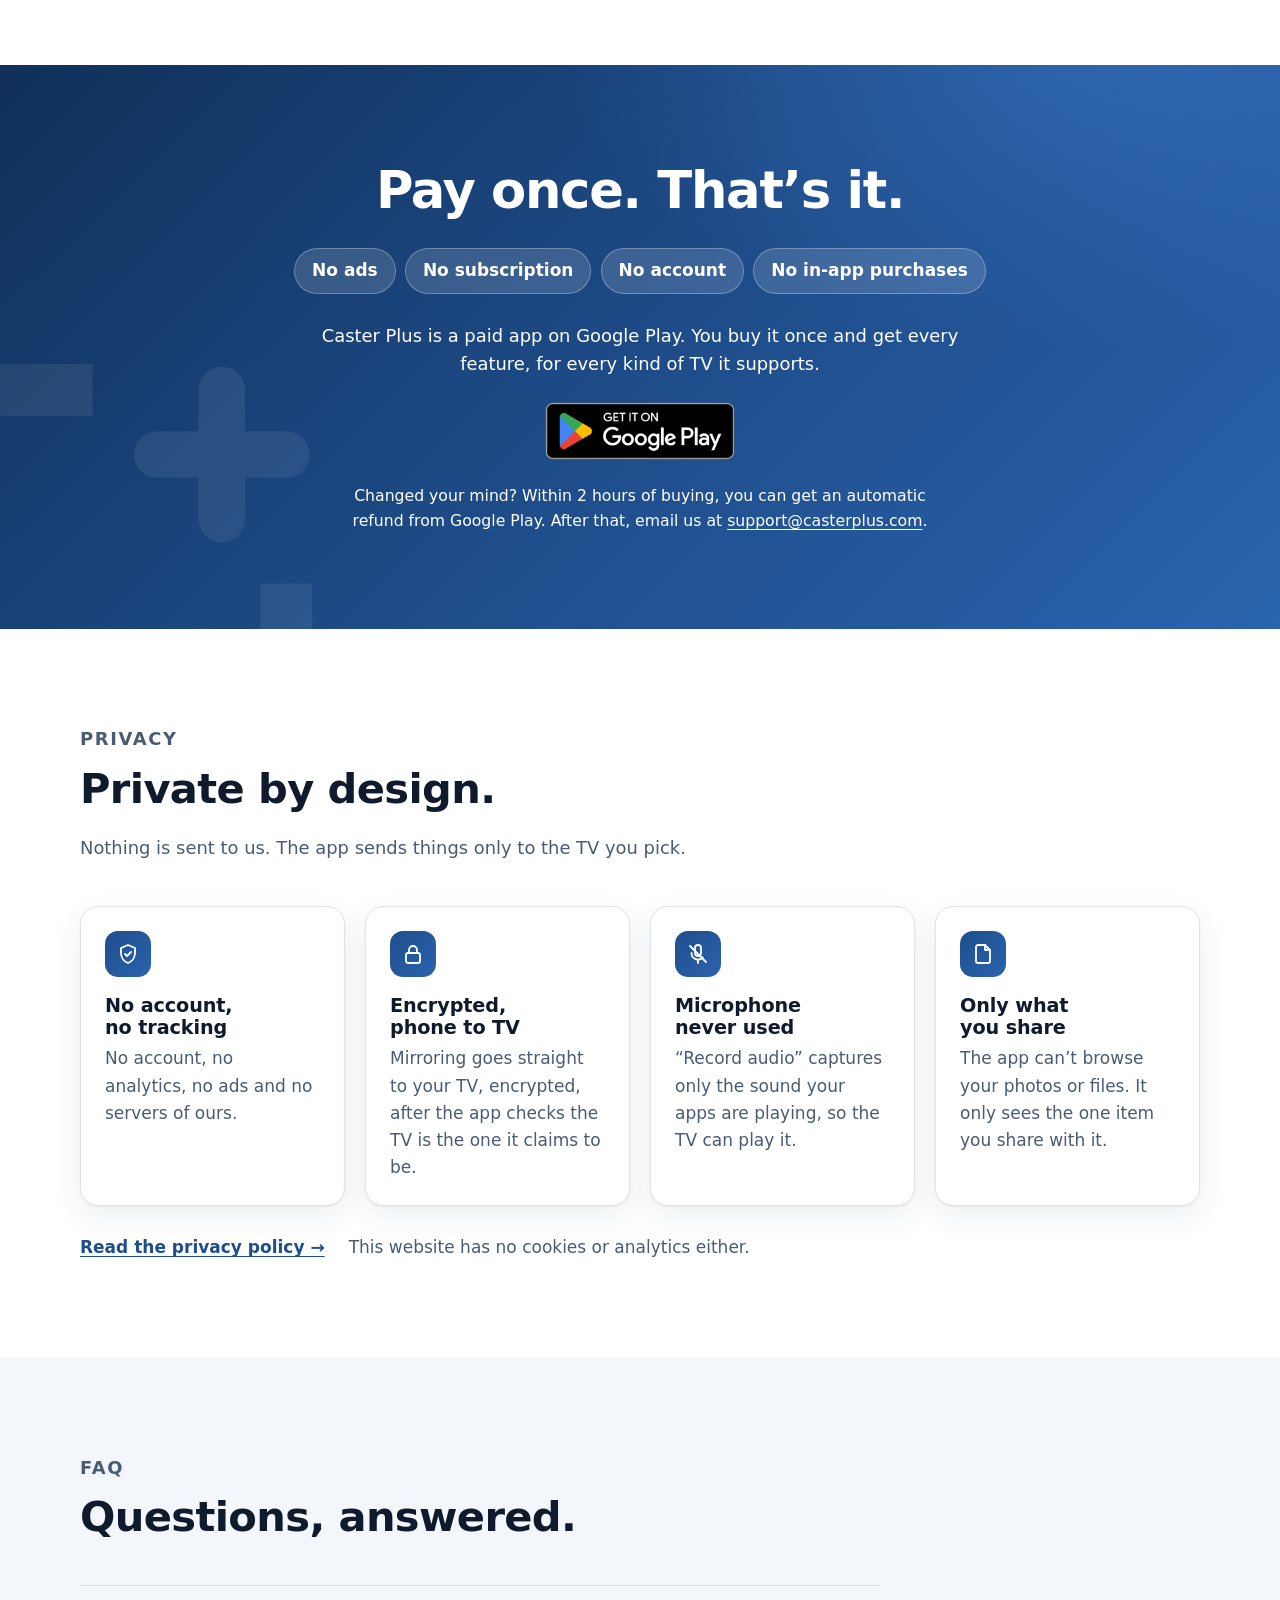
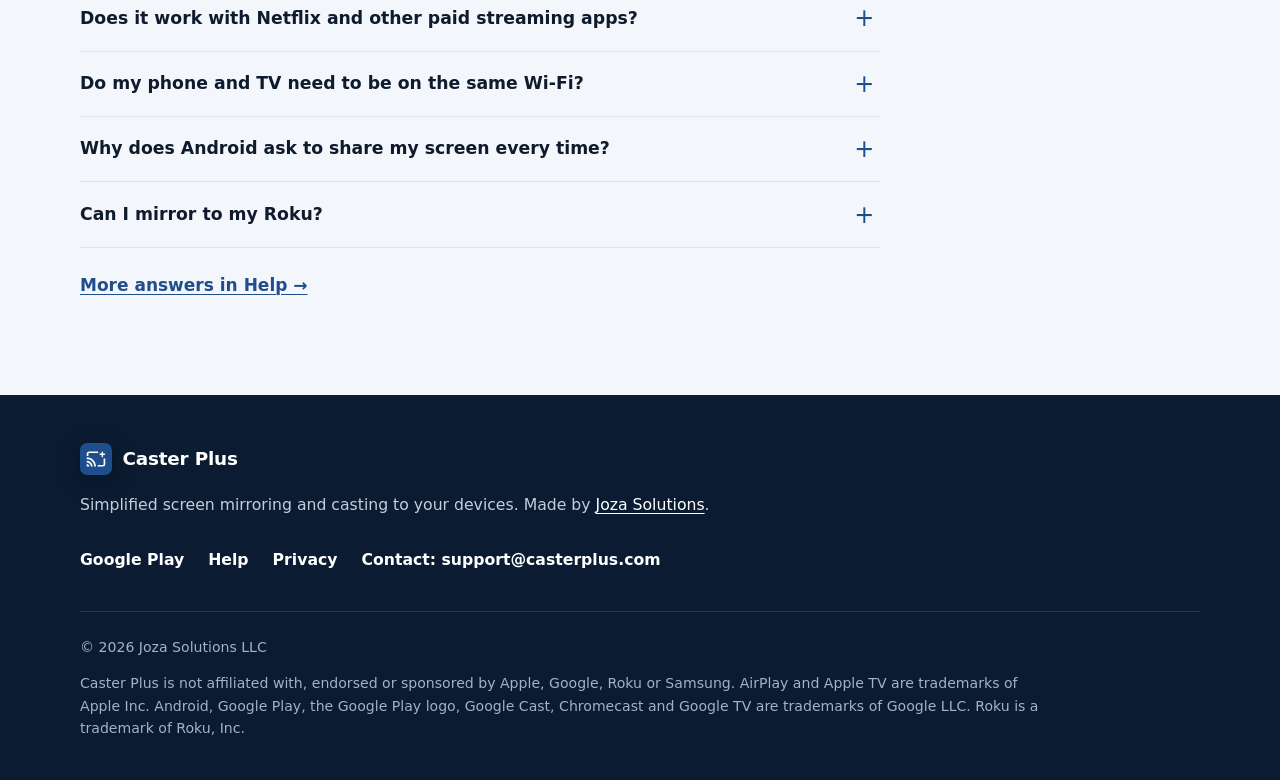
==== commit 6b3105a3: "build: update website assets" ====
--- a/out/index.html
+++ b/out/index.html
@@ -16,7 +16,7 @@
   <meta property="og:image" content="https://casterplus.com/assets/img/og-image.jpg">
   <meta property="og:image:width" content="1024">
   <meta property="og:image:height" content="500">
-  <meta property="og:image:alt" content="Caster Plus. Your phone, on the big screen.">
+  <meta property="og:image:alt" content="Caster Plus. Simplified screen mirroring and casting to your devices.">
   <meta name="twitter:card" content="summary_large_image">
   <link rel="icon" href="assets/img/favicon-32.png" sizes="32x32" type="image/png">
   <link rel="icon" href="favicon.svg" type="image/svg+xml">
@@ -253,7 +253,7 @@
           <li>
             <figure class="shot">
               <div class="shot-screen"><img src="assets/img/screens/settings-480.png" srcset="assets/img/screens/settings-480.png 480w, assets/img/screens/settings-960.png 960w" sizes="(min-width: 440px) 324px, calc(80vw - 16px)" width="480" height="800" loading="lazy" alt="Caster Plus settings for picture quality, video format, frame rate, delay and sound."></div>
-              <figcaption><strong>Pay once. That’s it.</strong> No ads. No subscription. No account.</figcaption>
+              <figcaption><strong>Tuned to your TV</strong> Adjust picture, frame rate and delay while you mirror</figcaption>
             </figure>
           </li>
         </ul>
@@ -352,7 +352,7 @@
             <svg viewBox="18 18 72 72" aria-hidden="true" focusable="false"><rect x="18" y="18" width="72" height="72" rx="16" fill="#1F4E8C"/><g transform="translate(31.2 31.2) scale(1.9)" fill="none" stroke="#fff" stroke-linejoin="round"><path d="M2,8.5V6A2,2 0,0 1,4,4H14.5" stroke-width="2"/><path d="M22,11.5V18A2,2 0,0 1,20,20H14" stroke-width="2"/><path d="M19.5,4V9M17,6.5H22" stroke-width="1.8" stroke-linecap="round"/><path fill="#fff" stroke="none" d="M1,18v3h3C4,19.34 2.66,18 1,18zM1,14v2c2.76,0 5,2.24 5,5h2C8,17.13 4.87,14 1,14zM1,10v2c4.97,0 9,4.03 9,9h2C12,14.92 7.07,10 1,10z"/></g></svg>
             <span>Caster Plus</span>
           </a>
-          <p class="tagline">Your phone, on the big screen. Made by <a href="https://joza.solutions">Joza Solutions</a>.</p>
+          <p class="tagline">Simplified screen mirroring and casting to your devices. Made by <a href="https://joza.solutions">Joza Solutions</a>.</p>
         </div>
         <nav class="footer-nav" aria-label="Footer">
           <ul>
